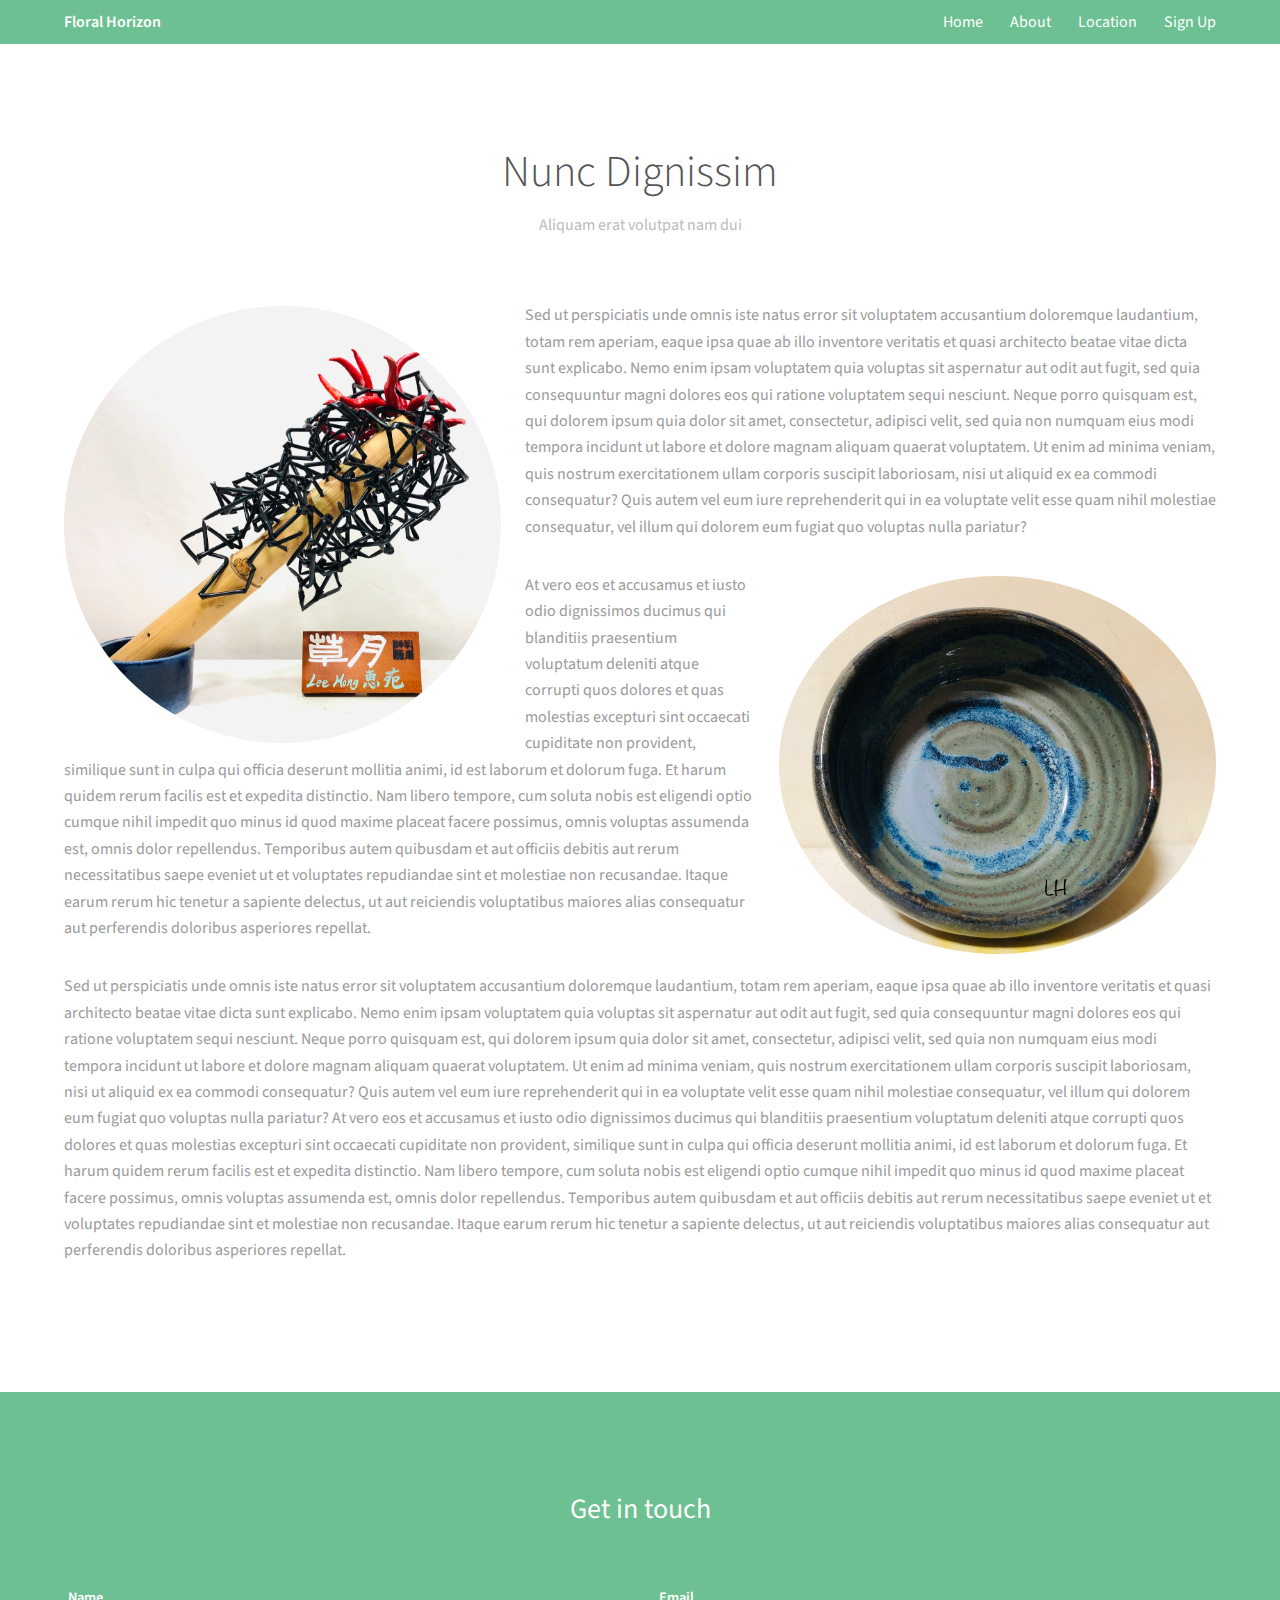
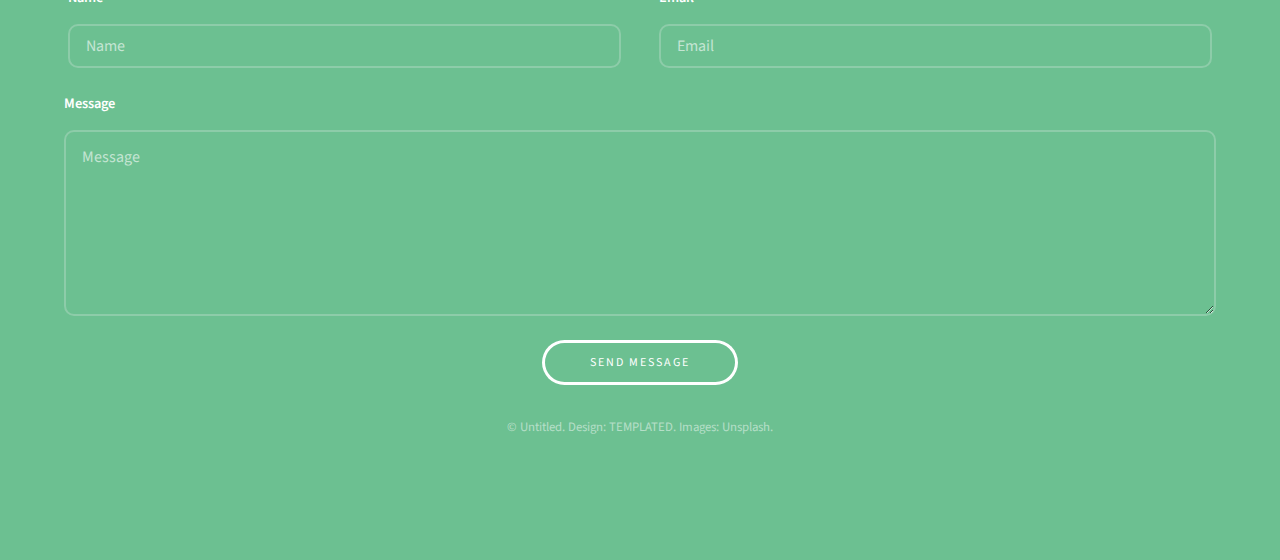
==== about.html @ f6aa94f9 "editing about" ====
<!DOCTYPE HTML>
<html>
	<head>
		<title>Floral Horizon</title>
		<meta charset="utf-8" />
		<meta name="viewport" content="width=device-width, initial-scale=1" />
		<link rel="stylesheet" href="assets/css/main.css" />
	</head>
	<body class="subpage">

		<!-- Header -->
			<header id="header">
				<div class="inner">
					<a href="index.html" class="logo"><strong>Floral Horizon</strong></a>
					<nav id="nav">
						<a href="index.html">Home</a>
                        <a href="about.html">About</a>
                        <a href="https://g.page/floral-horizon?share">Location</a>
						<a href="https://calendly.com/floralhorizon">Sign Up</a>
					</nav>
					<a href="#navPanel" class="navPanelToggle"><span class="fa fa-bars"></span></a>
				</div>
			</header>

		<!-- Three -->
			<section id="three" class="wrapper">
				<div class="inner">
					<header class="align-center">
						<h2>Nunc Dignissim</h2>
						<p>Aliquam erat volutpat nam dui </p>
					</header>
					<div class="image round left">
						<img src="images/pic01.jpg" alt="Pic 01" />
					</div>
					<p>Sed ut perspiciatis unde omnis iste natus error sit voluptatem accusantium doloremque laudantium, totam rem aperiam, eaque ipsa quae ab illo inventore veritatis et quasi architecto beatae vitae dicta sunt explicabo. Nemo enim ipsam voluptatem quia voluptas sit aspernatur aut odit aut fugit, sed quia consequuntur magni dolores eos qui ratione voluptatem sequi nesciunt. Neque porro quisquam est, qui dolorem ipsum quia dolor sit amet, consectetur, adipisci velit, sed quia non numquam eius modi tempora incidunt ut labore et dolore magnam aliquam quaerat voluptatem. Ut enim ad minima veniam, quis nostrum exercitationem ullam corporis suscipit laboriosam, nisi ut aliquid ex ea commodi consequatur? Quis autem vel eum iure reprehenderit qui in ea voluptate velit esse quam nihil molestiae consequatur, vel illum qui dolorem eum fugiat quo voluptas nulla pariatur?</p>

					<div class="image round right">
						<img src="images/pic02.jpg" alt="Pic 02" />
					</div>
					<p>At vero eos et accusamus et iusto odio dignissimos ducimus qui blanditiis praesentium voluptatum deleniti atque corrupti quos dolores et quas molestias excepturi sint occaecati cupiditate non provident, similique sunt in culpa qui officia deserunt mollitia animi, id est laborum et dolorum fuga. Et harum quidem rerum facilis est et expedita distinctio. Nam libero tempore, cum soluta nobis est eligendi optio cumque nihil impedit quo minus id quod maxime placeat facere possimus, omnis voluptas assumenda est, omnis dolor repellendus. Temporibus autem quibusdam et aut officiis debitis aut rerum necessitatibus saepe eveniet ut et voluptates repudiandae sint et molestiae non recusandae. Itaque earum rerum hic tenetur a sapiente delectus, ut aut reiciendis voluptatibus maiores alias consequatur aut perferendis doloribus asperiores repellat.</p>

					<p>Sed ut perspiciatis unde omnis iste natus error sit voluptatem accusantium doloremque laudantium, totam rem aperiam, eaque ipsa quae ab illo inventore veritatis et quasi architecto beatae vitae dicta sunt explicabo. Nemo enim ipsam voluptatem quia voluptas sit aspernatur aut odit aut fugit, sed quia consequuntur magni dolores eos qui ratione voluptatem sequi nesciunt. Neque porro quisquam est, qui dolorem ipsum quia dolor sit amet, consectetur, adipisci velit, sed quia non numquam eius modi tempora incidunt ut labore et dolore magnam aliquam quaerat voluptatem. Ut enim ad minima veniam, quis nostrum exercitationem ullam corporis suscipit laboriosam, nisi ut aliquid ex ea commodi consequatur? Quis autem vel eum iure reprehenderit qui in ea voluptate velit esse quam nihil molestiae consequatur, vel illum qui dolorem eum fugiat quo voluptas nulla pariatur? At vero eos et accusamus et iusto odio dignissimos ducimus qui blanditiis praesentium voluptatum deleniti atque corrupti quos dolores et quas molestias excepturi sint occaecati cupiditate non provident, similique sunt in culpa qui officia deserunt mollitia animi, id est laborum et dolorum fuga. Et harum quidem rerum facilis est et expedita distinctio. Nam libero tempore, cum soluta nobis est eligendi optio cumque nihil impedit quo minus id quod maxime placeat facere possimus, omnis voluptas assumenda est, omnis dolor repellendus. Temporibus autem quibusdam et aut officiis debitis aut rerum necessitatibus saepe eveniet ut et voluptates repudiandae sint et molestiae non recusandae. Itaque earum rerum hic tenetur a sapiente delectus, ut aut reiciendis voluptatibus maiores alias consequatur aut perferendis doloribus asperiores repellat.</p>

				</div>
			</section>

		<!-- Footer -->
			<footer id="footer">
				<div class="inner">

					<h3>Get in touch</h3>

					<form action="#" method="post">

						<div class="field half first">
							<label for="name">Name</label>
							<input name="name" id="name" type="text" placeholder="Name">
						</div>
						<div class="field half">
							<label for="email">Email</label>
							<input name="email" id="email" type="email" placeholder="Email">
						</div>
						<div class="field">
							<label for="message">Message</label>
							<textarea name="message" id="message" rows="6" placeholder="Message"></textarea>
						</div>
						<ul class="actions">
							<li><input value="Send Message" class="button alt" type="submit"></li>
						</ul>
					</form>

					<div class="copyright">
						&copy; Untitled. Design: <a href="https://templated.co">TEMPLATED</a>. Images: <a href="https://unsplash.com">Unsplash</a>.
					</div>

				</div>
			</footer>

		<!-- Scripts -->
			<script src="assets/js/jquery.min.js"></script>
			<script src="assets/js/skel.min.js"></script>
			<script src="assets/js/util.js"></script>
			<script src="assets/js/main.js"></script>

	</body>
</html>
---- assets/css/main.css ----
@charset "UTF-8";
@import url(font-awesome.min.css);
@import "https://fonts.googleapis.com/css?family=Source+Sans+Pro:300,400,600";

/*
	Projection by TEMPLATED
	templated.co @templatedco
	Released for free under the Creative Commons Attribution 3.0 license (templated.co/license)
*/

/* Reset */

html,
body,
div,
span,
applet,
object,
iframe,
h1,
h2,
h3,
h4,
h5,
h6,
p,
blockquote,
pre,
a,
abbr,
acronym,
address,
big,
cite,
code,
del,
dfn,
em,
img,
ins,
kbd,
q,
s,
samp,
small,
strike,
strong,
sub,
sup,
tt,
var,
b,
u,
i,
center,
dl,
dt,
dd,
ol,
ul,
li,
fieldset,
form,
label,
legend,
table,
caption,
tbody,
tfoot,
thead,
tr,
th,
td,
article,
aside,
canvas,
details,
embed,
figure,
figcaption,
footer,
header,
hgroup,
menu,
nav,
output,
ruby,
section,
summary,
time,
mark,
audio,
video {
  margin: 0;
  padding: 0;
  border: 0;
  font-size: 100%;
  font: inherit;
  vertical-align: baseline;
}

article,
aside,
details,
figcaption,
figure,
footer,
header,
hgroup,
menu,
nav,
section {
  display: block;
}

body {
  line-height: 1;
}

ol,
ul {
  list-style: none;
}

blockquote,
q {
  quotes: none;
}

blockquote:before,
blockquote:after,
q:before,
q:after {
  content: "";
  content: none;
}

table {
  border-collapse: collapse;
  border-spacing: 0;
}

body {
  -webkit-text-size-adjust: none;
}

/* Box Model */

*,
*:before,
*:after {
  -moz-box-sizing: border-box;
  -webkit-box-sizing: border-box;
  box-sizing: border-box;
}

/* Containers */

.container {
  margin-left: auto;
  margin-right: auto;
}

.container.\31 25\25 {
  width: 100%;
  max-width: 100em;
  min-width: 80em;
}

.container.\37 5\25 {
  width: 60em;
}

.container.\35 0\25 {
  width: 40em;
}

.container.\32 5\25 {
  width: 20em;
}

.container {
  width: 80em;
}

@media screen and (max-width: 1680px) {
  .container.\31 25\25 {
    width: 100%;
    max-width: 100em;
    min-width: 80em;
  }

  .container.\37 5\25 {
    width: 60em;
  }

  .container.\35 0\25 {
    width: 40em;
  }

  .container.\32 5\25 {
    width: 20em;
  }

  .container {
    width: 80em;
  }
}

@media screen and (max-width: 1280px) {
  .container.\31 25\25 {
    width: 100%;
    max-width: 81.25em;
    min-width: 65em;
  }

  .container.\37 5\25 {
    width: 48.75em;
  }

  .container.\35 0\25 {
    width: 32.5em;
  }

  .container.\32 5\25 {
    width: 16.25em;
  }

  .container {
    width: 65em;
  }
}

@media screen and (max-width: 980px) {
  .container.\31 25\25 {
    width: 100%;
    max-width: 112.5%;
    min-width: 90%;
  }

  .container.\37 5\25 {
    width: 67.5%;
  }

  .container.\35 0\25 {
    width: 45%;
  }

  .container.\32 5\25 {
    width: 22.5%;
  }

  .container {
    width: 90%;
  }
}

@media screen and (max-width: 736px) {
  .container.\31 25\25 {
    width: 100%;
    max-width: 112.5%;
    min-width: 90%;
  }

  .container.\37 5\25 {
    width: 67.5%;
  }

  .container.\35 0\25 {
    width: 45%;
  }

  .container.\32 5\25 {
    width: 22.5%;
  }

  .container {
    width: 90% !important;
  }
}

@media screen and (max-width: 480px) {
  .container.\31 25\25 {
    width: 100%;
    max-width: 112.5%;
    min-width: 90%;
  }

  .container.\37 5\25 {
    width: 67.5%;
  }

  .container.\35 0\25 {
    width: 45%;
  }

  .container.\32 5\25 {
    width: 22.5%;
  }

  .container {
    width: 90% !important;
  }
}

/* Grid */

.row {
  border-bottom: solid 1px transparent;
  -moz-box-sizing: border-box;
  -webkit-box-sizing: border-box;
  box-sizing: border-box;
}

.row > * {
  float: left;
  -moz-box-sizing: border-box;
  -webkit-box-sizing: border-box;
  box-sizing: border-box;
}

.row:after,
.row:before {
  content: "";
  display: block;
  clear: both;
  height: 0;
}

.row.uniform > * > :first-child {
  margin-top: 0;
}

.row.uniform > * > :last-child {
  margin-bottom: 0;
}

.row.\30 \25 > * {
  padding: 0 0 0 0em;
}

.row.\30 \25 {
  margin: 0 0 -1px 0em;
}

.row.uniform.\30 \25 > * {
  padding: 0em 0 0 0em;
}

.row.uniform.\30 \25 {
  margin: 0em 0 -1px 0em;
}

.row > * {
  padding: 0 0 0 2em;
}

.row {
  margin: 0 0 -1px -2em;
}

.row.uniform > * {
  padding: 2em 0 0 2em;
}

.row.uniform {
  margin: -2em 0 -1px -2em;
}

.row.\32 00\25 > * {
  padding: 0 0 0 4em;
}

.row.\32 00\25 {
  margin: 0 0 -1px -4em;
}

.row.uniform.\32 00\25 > * {
  padding: 4em 0 0 4em;
}

.row.uniform.\32 00\25 {
  margin: -4em 0 -1px -4em;
}

.row.\31 50\25 > * {
  padding: 0 0 0 3em;
}

.row.\31 50\25 {
  margin: 0 0 -1px -3em;
}

.row.uniform.\31 50\25 > * {
  padding: 3em 0 0 3em;
}

.row.uniform.\31 50\25 {
  margin: -3em 0 -1px -3em;
}

.row.\35 0\25 > * {
  padding: 0 0 0 1em;
}

.row.\35 0\25 {
  margin: 0 0 -1px -1em;
}

.row.uniform.\35 0\25 > * {
  padding: 1em 0 0 1em;
}

.row.uniform.\35 0\25 {
  margin: -1em 0 -1px -1em;
}

.row.\32 5\25 > * {
  padding: 0 0 0 0.5em;
}

.row.\32 5\25 {
  margin: 0 0 -1px -0.5em;
}

.row.uniform.\32 5\25 > * {
  padding: 0.5em 0 0 0.5em;
}

.row.uniform.\32 5\25 {
  margin: -0.5em 0 -1px -0.5em;
}

.\31 2u,
.\31 2u\24 {
  width: 100%;
  clear: none;
  margin-left: 0;
}

.\31 1u,
.\31 1u\24 {
  width: 91.6666666667%;
  clear: none;
  margin-left: 0;
}

.\31 0u,
.\31 0u\24 {
  width: 83.3333333333%;
  clear: none;
  margin-left: 0;
}

.\39 u,
.\39 u\24 {
  width: 75%;
  clear: none;
  margin-left: 0;
}

.\38 u,
.\38 u\24 {
  width: 66.6666666667%;
  clear: none;
  margin-left: 0;
}

.\37 u,
.\37 u\24 {
  width: 58.3333333333%;
  clear: none;
  margin-left: 0;
}

.\36 u,
.\36 u\24 {
  width: 50%;
  clear: none;
  margin-left: 0;
}

.\35 u,
.\35 u\24 {
  width: 41.6666666667%;
  clear: none;
  margin-left: 0;
}

.\34 u,
.\34 u\24 {
  width: 33.3333333333%;
  clear: none;
  margin-left: 0;
}

.\33 u,
.\33 u\24 {
  width: 25%;
  clear: none;
  margin-left: 0;
}

.\32 u,
.\32 u\24 {
  width: 16.6666666667%;
  clear: none;
  margin-left: 0;
}

.\31 u,
.\31 u\24 {
  width: 8.3333333333%;
  clear: none;
  margin-left: 0;
}

.\31 2u\24 + *,
.\31 1u\24 + *,
.\31 0u\24 + *,
.\39 u\24 + *,
.\38 u\24 + *,
.\37 u\24 + *,
.\36 u\24 + *,
.\35 u\24 + *,
.\34 u\24 + *,
.\33 u\24 + *,
.\32 u\24 + *,
.\31 u\24 + * {
  clear: left;
}

.\-11u {
  margin-left: 91.66667%;
}

.\-10u {
  margin-left: 83.33333%;
}

.\-9u {
  margin-left: 75%;
}

.\-8u {
  margin-left: 66.66667%;
}

.\-7u {
  margin-left: 58.33333%;
}

.\-6u {
  margin-left: 50%;
}

.\-5u {
  margin-left: 41.66667%;
}

.\-4u {
  margin-left: 33.33333%;
}

.\-3u {
  margin-left: 25%;
}

.\-2u {
  margin-left: 16.66667%;
}

.\-1u {
  margin-left: 8.33333%;
}

@media screen and (max-width: 1680px) {
  .row > * {
    padding: 0 0 0 2em;
  }

  .row {
    margin: 0 0 -1px -2em;
  }

  .row.uniform > * {
    padding: 2em 0 0 2em;
  }

  .row.uniform {
    margin: -2em 0 -1px -2em;
  }

  .row.\32 00\25 > * {
    padding: 0 0 0 4em;
  }

  .row.\32 00\25 {
    margin: 0 0 -1px -4em;
  }

  .row.uniform.\32 00\25 > * {
    padding: 4em 0 0 4em;
  }

  .row.uniform.\32 00\25 {
    margin: -4em 0 -1px -4em;
  }

  .row.\31 50\25 > * {
    padding: 0 0 0 3em;
  }

  .row.\31 50\25 {
    margin: 0 0 -1px -3em;
  }

  .row.uniform.\31 50\25 > * {
    padding: 3em 0 0 3em;
  }

  .row.uniform.\31 50\25 {
    margin: -3em 0 -1px -3em;
  }

  .row.\35 0\25 > * {
    padding: 0 0 0 1em;
  }

  .row.\35 0\25 {
    margin: 0 0 -1px -1em;
  }

  .row.uniform.\35 0\25 > * {
    padding: 1em 0 0 1em;
  }

  .row.uniform.\35 0\25 {
    margin: -1em 0 -1px -1em;
  }

  .row.\32 5\25 > * {
    padding: 0 0 0 0.5em;
  }

  .row.\32 5\25 {
    margin: 0 0 -1px -0.5em;
  }

  .row.uniform.\32 5\25 > * {
    padding: 0.5em 0 0 0.5em;
  }

  .row.uniform.\32 5\25 {
    margin: -0.5em 0 -1px -0.5em;
  }

  .\31 2u\28xlarge\29,
  .\31 2u\24\28xlarge\29 {
    width: 100%;
    clear: none;
    margin-left: 0;
  }

  .\31 1u\28xlarge\29,
  .\31 1u\24\28xlarge\29 {
    width: 91.6666666667%;
    clear: none;
    margin-left: 0;
  }

  .\31 0u\28xlarge\29,
  .\31 0u\24\28xlarge\29 {
    width: 83.3333333333%;
    clear: none;
    margin-left: 0;
  }

  .\39 u\28xlarge\29,
  .\39 u\24\28xlarge\29 {
    width: 75%;
    clear: none;
    margin-left: 0;
  }

  .\38 u\28xlarge\29,
  .\38 u\24\28xlarge\29 {
    width: 66.6666666667%;
    clear: none;
    margin-left: 0;
  }

  .\37 u\28xlarge\29,
  .\37 u\24\28xlarge\29 {
    width: 58.3333333333%;
    clear: none;
    margin-left: 0;
  }

  .\36 u\28xlarge\29,
  .\36 u\24\28xlarge\29 {
    width: 50%;
    clear: none;
    margin-left: 0;
  }

  .\35 u\28xlarge\29,
  .\35 u\24\28xlarge\29 {
    width: 41.6666666667%;
    clear: none;
    margin-left: 0;
  }

  .\34 u\28xlarge\29,
  .\34 u\24\28xlarge\29 {
    width: 33.3333333333%;
    clear: none;
    margin-left: 0;
  }

  .\33 u\28xlarge\29,
  .\33 u\24\28xlarge\29 {
    width: 25%;
    clear: none;
    margin-left: 0;
  }

  .\32 u\28xlarge\29,
  .\32 u\24\28xlarge\29 {
    width: 16.6666666667%;
    clear: none;
    margin-left: 0;
  }

  .\31 u\28xlarge\29,
  .\31 u\24\28xlarge\29 {
    width: 8.3333333333%;
    clear: none;
    margin-left: 0;
  }

  .\31 2u\24\28xlarge\29 + *,
  .\31 1u\24\28xlarge\29 + *,
  .\31 0u\24\28xlarge\29 + *,
  .\39 u\24\28xlarge\29 + *,
  .\38 u\24\28xlarge\29 + *,
  .\37 u\24\28xlarge\29 + *,
  .\36 u\24\28xlarge\29 + *,
  .\35 u\24\28xlarge\29 + *,
  .\34 u\24\28xlarge\29 + *,
  .\33 u\24\28xlarge\29 + *,
  .\32 u\24\28xlarge\29 + *,
  .\31 u\24\28xlarge\29 + * {
    clear: left;
  }

  .\-11u\28xlarge\29 {
    margin-left: 91.66667%;
  }

  .\-10u\28xlarge\29 {
    margin-left: 83.33333%;
  }

  .\-9u\28xlarge\29 {
    margin-left: 75%;
  }

  .\-8u\28xlarge\29 {
    margin-left: 66.66667%;
  }

  .\-7u\28xlarge\29 {
    margin-left: 58.33333%;
  }

  .\-6u\28xlarge\29 {
    margin-left: 50%;
  }

  .\-5u\28xlarge\29 {
    margin-left: 41.66667%;
  }

  .\-4u\28xlarge\29 {
    margin-left: 33.33333%;
  }

  .\-3u\28xlarge\29 {
    margin-left: 25%;
  }

  .\-2u\28xlarge\29 {
    margin-left: 16.66667%;
  }

  .\-1u\28xlarge\29 {
    margin-left: 8.33333%;
  }
}

@media screen and (max-width: 1280px) {
  .row > * {
    padding: 0 0 0 1.5em;
  }

  .row {
    margin: 0 0 -1px -1.5em;
  }

  .row.uniform > * {
    padding: 1.5em 0 0 1.5em;
  }

  .row.uniform {
    margin: -1.5em 0 -1px -1.5em;
  }

  .row.\32 00\25 > * {
    padding: 0 0 0 3em;
  }

  .row.\32 00\25 {
    margin: 0 0 -1px -3em;
  }

  .row.uniform.\32 00\25 > * {
    padding: 3em 0 0 3em;
  }

  .row.uniform.\32 00\25 {
    margin: -3em 0 -1px -3em;
  }

  .row.\31 50\25 > * {
    padding: 0 0 0 2.25em;
  }

  .row.\31 50\25 {
    margin: 0 0 -1px -2.25em;
  }

  .row.uniform.\31 50\25 > * {
    padding: 2.25em 0 0 2.25em;
  }

  .row.uniform.\31 50\25 {
    margin: -2.25em 0 -1px -2.25em;
  }

  .row.\35 0\25 > * {
    padding: 0 0 0 0.75em;
  }

  .row.\35 0\25 {
    margin: 0 0 -1px -0.75em;
  }

  .row.uniform.\35 0\25 > * {
    padding: 0.75em 0 0 0.75em;
  }

  .row.uniform.\35 0\25 {
    margin: -0.75em 0 -1px -0.75em;
  }

  .row.\32 5\25 > * {
    padding: 0 0 0 0.375em;
  }

  .row.\32 5\25 {
    margin: 0 0 -1px -0.375em;
  }

  .row.uniform.\32 5\25 > * {
    padding: 0.375em 0 0 0.375em;
  }

  .row.uniform.\32 5\25 {
    margin: -0.375em 0 -1px -0.375em;
  }

  .\31 2u\28large\29,
  .\31 2u\24\28large\29 {
    width: 100%;
    clear: none;
    margin-left: 0;
  }

  .\31 1u\28large\29,
  .\31 1u\24\28large\29 {
    width: 91.6666666667%;
    clear: none;
    margin-left: 0;
  }

  .\31 0u\28large\29,
  .\31 0u\24\28large\29 {
    width: 83.3333333333%;
    clear: none;
    margin-left: 0;
  }

  .\39 u\28large\29,
  .\39 u\24\28large\29 {
    width: 75%;
    clear: none;
    margin-left: 0;
  }

  .\38 u\28large\29,
  .\38 u\24\28large\29 {
    width: 66.6666666667%;
    clear: none;
    margin-left: 0;
  }

  .\37 u\28large\29,
  .\37 u\24\28large\29 {
    width: 58.3333333333%;
    clear: none;
    margin-left: 0;
  }

  .\36 u\28large\29,
  .\36 u\24\28large\29 {
    width: 50%;
    clear: none;
    margin-left: 0;
  }

  .\35 u\28large\29,
  .\35 u\24\28large\29 {
    width: 41.6666666667%;
    clear: none;
    margin-left: 0;
  }

  .\34 u\28large\29,
  .\34 u\24\28large\29 {
    width: 33.3333333333%;
    clear: none;
    margin-left: 0;
  }

  .\33 u\28large\29,
  .\33 u\24\28large\29 {
    width: 25%;
    clear: none;
    margin-left: 0;
  }

  .\32 u\28large\29,
  .\32 u\24\28large\29 {
    width: 16.6666666667%;
    clear: none;
    margin-left: 0;
  }

  .\31 u\28large\29,
  .\31 u\24\28large\29 {
    width: 8.3333333333%;
    clear: none;
    margin-left: 0;
  }

  .\31 2u\24\28large\29 + *,
  .\31 1u\24\28large\29 + *,
  .\31 0u\24\28large\29 + *,
  .\39 u\24\28large\29 + *,
  .\38 u\24\28large\29 + *,
  .\37 u\24\28large\29 + *,
  .\36 u\24\28large\29 + *,
  .\35 u\24\28large\29 + *,
  .\34 u\24\28large\29 + *,
  .\33 u\24\28large\29 + *,
  .\32 u\24\28large\29 + *,
  .\31 u\24\28large\29 + * {
    clear: left;
  }

  .\-11u\28large\29 {
    margin-left: 91.66667%;
  }

  .\-10u\28large\29 {
    margin-left: 83.33333%;
  }

  .\-9u\28large\29 {
    margin-left: 75%;
  }

  .\-8u\28large\29 {
    margin-left: 66.66667%;
  }

  .\-7u\28large\29 {
    margin-left: 58.33333%;
  }

  .\-6u\28large\29 {
    margin-left: 50%;
  }

  .\-5u\28large\29 {
    margin-left: 41.66667%;
  }

  .\-4u\28large\29 {
    margin-left: 33.33333%;
  }

  .\-3u\28large\29 {
    margin-left: 25%;
  }

  .\-2u\28large\29 {
    margin-left: 16.66667%;
  }

  .\-1u\28large\29 {
    margin-left: 8.33333%;
  }
}

@media screen and (max-width: 980px) {
  .row > * {
    padding: 0 0 0 1.5em;
  }

  .row {
    margin: 0 0 -1px -1.5em;
  }

  .row.uniform > * {
    padding: 1.5em 0 0 1.5em;
  }

  .row.uniform {
    margin: -1.5em 0 -1px -1.5em;
  }

  .row.\32 00\25 > * {
    padding: 0 0 0 3em;
  }

  .row.\32 00\25 {
    margin: 0 0 -1px -3em;
  }

  .row.uniform.\32 00\25 > * {
    padding: 3em 0 0 3em;
  }

  .row.uniform.\32 00\25 {
    margin: -3em 0 -1px -3em;
  }

  .row.\31 50\25 > * {
    padding: 0 0 0 2.25em;
  }

  .row.\31 50\25 {
    margin: 0 0 -1px -2.25em;
  }

  .row.uniform.\31 50\25 > * {
    padding: 2.25em 0 0 2.25em;
  }

  .row.uniform.\31 50\25 {
    margin: -2.25em 0 -1px -2.25em;
  }

  .row.\35 0\25 > * {
    padding: 0 0 0 0.75em;
  }

  .row.\35 0\25 {
    margin: 0 0 -1px -0.75em;
  }

  .row.uniform.\35 0\25 > * {
    padding: 0.75em 0 0 0.75em;
  }

  .row.uniform.\35 0\25 {
    margin: -0.75em 0 -1px -0.75em;
  }

  .row.\32 5\25 > * {
    padding: 0 0 0 0.375em;
  }

  .row.\32 5\25 {
    margin: 0 0 -1px -0.375em;
  }

  .row.uniform.\32 5\25 > * {
    padding: 0.375em 0 0 0.375em;
  }

  .row.uniform.\32 5\25 {
    margin: -0.375em 0 -1px -0.375em;
  }

  .\31 2u\28medium\29,
  .\31 2u\24\28medium\29 {
    width: 100%;
    clear: none;
    margin-left: 0;
  }

  .\31 1u\28medium\29,
  .\31 1u\24\28medium\29 {
    width: 91.6666666667%;
    clear: none;
    margin-left: 0;
  }

  .\31 0u\28medium\29,
  .\31 0u\24\28medium\29 {
    width: 83.3333333333%;
    clear: none;
    margin-left: 0;
  }

  .\39 u\28medium\29,
  .\39 u\24\28medium\29 {
    width: 75%;
    clear: none;
    margin-left: 0;
  }

  .\38 u\28medium\29,
  .\38 u\24\28medium\29 {
    width: 66.6666666667%;
    clear: none;
    margin-left: 0;
  }

  .\37 u\28medium\29,
  .\37 u\24\28medium\29 {
    width: 58.3333333333%;
    clear: none;
    margin-left: 0;
  }

  .\36 u\28medium\29,
  .\36 u\24\28medium\29 {
    width: 50%;
    clear: none;
    margin-left: 0;
  }

  .\35 u\28medium\29,
  .\35 u\24\28medium\29 {
    width: 41.6666666667%;
    clear: none;
    margin-left: 0;
  }

  .\34 u\28medium\29,
  .\34 u\24\28medium\29 {
    width: 33.3333333333%;
    clear: none;
    margin-left: 0;
  }

  .\33 u\28medium\29,
  .\33 u\24\28medium\29 {
    width: 25%;
    clear: none;
    margin-left: 0;
  }

  .\32 u\28medium\29,
  .\32 u\24\28medium\29 {
    width: 16.6666666667%;
    clear: none;
    margin-left: 0;
  }

  .\31 u\28medium\29,
  .\31 u\24\28medium\29 {
    width: 8.3333333333%;
    clear: none;
    margin-left: 0;
  }

  .\31 2u\24\28medium\29 + *,
  .\31 1u\24\28medium\29 + *,
  .\31 0u\24\28medium\29 + *,
  .\39 u\24\28medium\29 + *,
  .\38 u\24\28medium\29 + *,
  .\37 u\24\28medium\29 + *,
  .\36 u\24\28medium\29 + *,
  .\35 u\24\28medium\29 + *,
  .\34 u\24\28medium\29 + *,
  .\33 u\24\28medium\29 + *,
  .\32 u\24\28medium\29 + *,
  .\31 u\24\28medium\29 + * {
    clear: left;
  }

  .\-11u\28medium\29 {
    margin-left: 91.66667%;
  }

  .\-10u\28medium\29 {
    margin-left: 83.33333%;
  }

  .\-9u\28medium\29 {
    margin-left: 75%;
  }

  .\-8u\28medium\29 {
    margin-left: 66.66667%;
  }

  .\-7u\28medium\29 {
    margin-left: 58.33333%;
  }

  .\-6u\28medium\29 {
    margin-left: 50%;
  }

  .\-5u\28medium\29 {
    margin-left: 41.66667%;
  }

  .\-4u\28medium\29 {
    margin-left: 33.33333%;
  }

  .\-3u\28medium\29 {
    margin-left: 25%;
  }

  .\-2u\28medium\29 {
    margin-left: 16.66667%;
  }

  .\-1u\28medium\29 {
    margin-left: 8.33333%;
  }
}

@media screen and (max-width: 736px) {
  .row > * {
    padding: 0 0 0 1.25em;
  }

  .row {
    margin: 0 0 -1px -1.25em;
  }

  .row.uniform > * {
    padding: 1.25em 0 0 1.25em;
  }

  .row.uniform {
    margin: -1.25em 0 -1px -1.25em;
  }

  .row.\32 00\25 > * {
    padding: 0 0 0 2.5em;
  }

  .row.\32 00\25 {
    margin: 0 0 -1px -2.5em;
  }

  .row.uniform.\32 00\25 > * {
    padding: 2.5em 0 0 2.5em;
  }

  .row.uniform.\32 00\25 {
    margin: -2.5em 0 -1px -2.5em;
  }

  .row.\31 50\25 > * {
    padding: 0 0 0 1.875em;
  }

  .row.\31 50\25 {
    margin: 0 0 -1px -1.875em;
  }

  .row.uniform.\31 50\25 > * {
    padding: 1.875em 0 0 1.875em;
  }

  .row.uniform.\31 50\25 {
    margin: -1.875em 0 -1px -1.875em;
  }

  .row.\35 0\25 > * {
    padding: 0 0 0 0.625em;
  }

  .row.\35 0\25 {
    margin: 0 0 -1px -0.625em;
  }

  .row.uniform.\35 0\25 > * {
    padding: 0.625em 0 0 0.625em;
  }

  .row.uniform.\35 0\25 {
    margin: -0.625em 0 -1px -0.625em;
  }

  .row.\32 5\25 > * {
    padding: 0 0 0 0.3125em;
  }

  .row.\32 5\25 {
    margin: 0 0 -1px -0.3125em;
  }

  .row.uniform.\32 5\25 > * {
    padding: 0.3125em 0 0 0.3125em;
  }

  .row.uniform.\32 5\25 {
    margin: -0.3125em 0 -1px -0.3125em;
  }

  .\31 2u\28small\29,
  .\31 2u\24\28small\29 {
    width: 100%;
    clear: none;
    margin-left: 0;
  }

  .\31 1u\28small\29,
  .\31 1u\24\28small\29 {
    width: 91.6666666667%;
    clear: none;
    margin-left: 0;
  }

  .\31 0u\28small\29,
  .\31 0u\24\28small\29 {
    width: 83.3333333333%;
    clear: none;
    margin-left: 0;
  }

  .\39 u\28small\29,
  .\39 u\24\28small\29 {
    width: 75%;
    clear: none;
    margin-left: 0;
  }

  .\38 u\28small\29,
  .\38 u\24\28small\29 {
    width: 66.6666666667%;
    clear: none;
    margin-left: 0;
  }

  .\37 u\28small\29,
  .\37 u\24\28small\29 {
    width: 58.3333333333%;
    clear: none;
    margin-left: 0;
  }

  .\36 u\28small\29,
  .\36 u\24\28small\29 {
    width: 50%;
    clear: none;
    margin-left: 0;
  }

  .\35 u\28small\29,
  .\35 u\24\28small\29 {
    width: 41.6666666667%;
    clear: none;
    margin-left: 0;
  }

  .\34 u\28small\29,
  .\34 u\24\28small\29 {
    width: 33.3333333333%;
    clear: none;
    margin-left: 0;
  }

  .\33 u\28small\29,
  .\33 u\24\28small\29 {
    width: 25%;
    clear: none;
    margin-left: 0;
  }

  .\32 u\28small\29,
  .\32 u\24\28small\29 {
    width: 16.6666666667%;
    clear: none;
    margin-left: 0;
  }

  .\31 u\28small\29,
  .\31 u\24\28small\29 {
    width: 8.3333333333%;
    clear: none;
    margin-left: 0;
  }

  .\31 2u\24\28small\29 + *,
  .\31 1u\24\28small\29 + *,
  .\31 0u\24\28small\29 + *,
  .\39 u\24\28small\29 + *,
  .\38 u\24\28small\29 + *,
  .\37 u\24\28small\29 + *,
  .\36 u\24\28small\29 + *,
  .\35 u\24\28small\29 + *,
  .\34 u\24\28small\29 + *,
  .\33 u\24\28small\29 + *,
  .\32 u\24\28small\29 + *,
  .\31 u\24\28small\29 + * {
    clear: left;
  }

  .\-11u\28small\29 {
    margin-left: 91.66667%;
  }

  .\-10u\28small\29 {
    margin-left: 83.33333%;
  }

  .\-9u\28small\29 {
    margin-left: 75%;
  }

  .\-8u\28small\29 {
    margin-left: 66.66667%;
  }

  .\-7u\28small\29 {
    margin-left: 58.33333%;
  }

  .\-6u\28small\29 {
    margin-left: 50%;
  }

  .\-5u\28small\29 {
    margin-left: 41.66667%;
  }

  .\-4u\28small\29 {
    margin-left: 33.33333%;
  }

  .\-3u\28small\29 {
    margin-left: 25%;
  }

  .\-2u\28small\29 {
    margin-left: 16.66667%;
  }

  .\-1u\28small\29 {
    margin-left: 8.33333%;
  }
}

@media screen and (max-width: 480px) {
  .row > * {
    padding: 0 0 0 1.25em;
  }

  .row {
    margin: 0 0 -1px -1.25em;
  }

  .row.uniform > * {
    padding: 1.25em 0 0 1.25em;
  }

  .row.uniform {
    margin: -1.25em 0 -1px -1.25em;
  }

  .row.\32 00\25 > * {
    padding: 0 0 0 2.5em;
  }

  .row.\32 00\25 {
    margin: 0 0 -1px -2.5em;
  }

  .row.uniform.\32 00\25 > * {
    padding: 2.5em 0 0 2.5em;
  }

  .row.uniform.\32 00\25 {
    margin: -2.5em 0 -1px -2.5em;
  }

  .row.\31 50\25 > * {
    padding: 0 0 0 1.875em;
  }

  .row.\31 50\25 {
    margin: 0 0 -1px -1.875em;
  }

  .row.uniform.\31 50\25 > * {
    padding: 1.875em 0 0 1.875em;
  }

  .row.uniform.\31 50\25 {
    margin: -1.875em 0 -1px -1.875em;
  }

  .row.\35 0\25 > * {
    padding: 0 0 0 0.625em;
  }

  .row.\35 0\25 {
    margin: 0 0 -1px -0.625em;
  }

  .row.uniform.\35 0\25 > * {
    padding: 0.625em 0 0 0.625em;
  }

  .row.uniform.\35 0\25 {
    margin: -0.625em 0 -1px -0.625em;
  }

  .row.\32 5\25 > * {
    padding: 0 0 0 0.3125em;
  }

  .row.\32 5\25 {
    margin: 0 0 -1px -0.3125em;
  }

  .row.uniform.\32 5\25 > * {
    padding: 0.3125em 0 0 0.3125em;
  }

  .row.uniform.\32 5\25 {
    margin: -0.3125em 0 -1px -0.3125em;
  }

  .\31 2u\28xsmall\29,
  .\31 2u\24\28xsmall\29 {
    width: 100%;
    clear: none;
    margin-left: 0;
  }

  .\31 1u\28xsmall\29,
  .\31 1u\24\28xsmall\29 {
    width: 91.6666666667%;
    clear: none;
    margin-left: 0;
  }

  .\31 0u\28xsmall\29,
  .\31 0u\24\28xsmall\29 {
    width: 83.3333333333%;
    clear: none;
    margin-left: 0;
  }

  .\39 u\28xsmall\29,
  .\39 u\24\28xsmall\29 {
    width: 75%;
    clear: none;
    margin-left: 0;
  }

  .\38 u\28xsmall\29,
  .\38 u\24\28xsmall\29 {
    width: 66.6666666667%;
    clear: none;
    margin-left: 0;
  }

  .\37 u\28xsmall\29,
  .\37 u\24\28xsmall\29 {
    width: 58.3333333333%;
    clear: none;
    margin-left: 0;
  }

  .\36 u\28xsmall\29,
  .\36 u\24\28xsmall\29 {
    width: 50%;
    clear: none;
    margin-left: 0;
  }

  .\35 u\28xsmall\29,
  .\35 u\24\28xsmall\29 {
    width: 41.6666666667%;
    clear: none;
    margin-left: 0;
  }

  .\34 u\28xsmall\29,
  .\34 u\24\28xsmall\29 {
    width: 33.3333333333%;
    clear: none;
    margin-left: 0;
  }

  .\33 u\28xsmall\29,
  .\33 u\24\28xsmall\29 {
    width: 25%;
    clear: none;
    margin-left: 0;
  }

  .\32 u\28xsmall\29,
  .\32 u\24\28xsmall\29 {
    width: 16.6666666667%;
    clear: none;
    margin-left: 0;
  }

  .\31 u\28xsmall\29,
  .\31 u\24\28xsmall\29 {
    width: 8.3333333333%;
    clear: none;
    margin-left: 0;
  }

  .\31 2u\24\28xsmall\29 + *,
  .\31 1u\24\28xsmall\29 + *,
  .\31 0u\24\28xsmall\29 + *,
  .\39 u\24\28xsmall\29 + *,
  .\38 u\24\28xsmall\29 + *,
  .\37 u\24\28xsmall\29 + *,
  .\36 u\24\28xsmall\29 + *,
  .\35 u\24\28xsmall\29 + *,
  .\34 u\24\28xsmall\29 + *,
  .\33 u\24\28xsmall\29 + *,
  .\32 u\24\28xsmall\29 + *,
  .\31 u\24\28xsmall\29 + * {
    clear: left;
  }

  .\-11u\28xsmall\29 {
    margin-left: 91.66667%;
  }

  .\-10u\28xsmall\29 {
    margin-left: 83.33333%;
  }

  .\-9u\28xsmall\29 {
    margin-left: 75%;
  }

  .\-8u\28xsmall\29 {
    margin-left: 66.66667%;
  }

  .\-7u\28xsmall\29 {
    margin-left: 58.33333%;
  }

  .\-6u\28xsmall\29 {
    margin-left: 50%;
  }

  .\-5u\28xsmall\29 {
    margin-left: 41.66667%;
  }

  .\-4u\28xsmall\29 {
    margin-left: 33.33333%;
  }

  .\-3u\28xsmall\29 {
    margin-left: 25%;
  }

  .\-2u\28xsmall\29 {
    margin-left: 16.66667%;
  }

  .\-1u\28xsmall\29 {
    margin-left: 8.33333%;
  }
}

/* Basic */

@-ms-viewport {
  width: device-width;
}

body {
  -ms-overflow-style: scrollbar;
}

@media screen and (max-width: 480px) {
  html,
  body {
    min-width: 320px;
  }
}

body {
  background: #fff;
}

body.is-loading *,
body.is-loading *:before,
body.is-loading *:after {
  -moz-animation: none !important;
  -webkit-animation: none !important;
  -ms-animation: none !important;
  animation: none !important;
  -moz-transition: none !important;
  -webkit-transition: none !important;
  -ms-transition: none !important;
  transition: none !important;
}

/* Type */

body,
input,
select,
textarea {
  color: #9a9a9a;
  font-family: "Source Sans Pro", Arial, Helvetica, sans-serif;
  font-size: 14pt;
  font-weight: 400;
  line-height: 1.65;
}

@media screen and (max-width: 1680px) {
  body,
  input,
  select,
  textarea {
    font-size: 12pt;
  }
}

@media screen and (max-width: 1280px) {
  body,
  input,
  select,
  textarea {
    font-size: 12pt;
  }
}

@media screen and (max-width: 980px) {
  body,
  input,
  select,
  textarea {
    font-size: 12pt;
  }
}

@media screen and (max-width: 736px) {
  body,
  input,
  select,
  textarea {
    font-size: 12pt;
  }
}

@media screen and (max-width: 480px) {
  body,
  input,
  select,
  textarea {
    font-size: 12pt;
  }
}

a {
  color: #6cc091;
  text-decoration: underline;
}

a:hover {
  text-decoration: none;
}

strong,
b {
  color: #555;
  font-weight: 600;
}

em,
i {
  font-style: italic;
}

p {
  margin: 0 0 2em 0;
}

h1,
h2,
h3,
h4,
h5,
h6 {
  color: #555;
  font-weight: 400;
  line-height: 1.5;
  margin: 0 0 1em 0;
}

h1 a,
h2 a,
h3 a,
h4 a,
h5 a,
h6 a {
  color: inherit;
  text-decoration: none;
}

h2 {
  font-size: 1.85em;
  font-weight: 300;
}

h3 {
  font-size: 1.75em;
}

@media screen and (max-width: 480px) {
  h3 {
    font-size: 1.25em;
  }
}

h4 {
  font-size: 1.5em;
}

h5 {
  font-size: 0.9em;
}

h6 {
  font-size: 0.7em;
}

sub {
  font-size: 0.8em;
  position: relative;
  top: 0.5em;
}

sup {
  font-size: 0.8em;
  position: relative;
  top: -0.5em;
}

blockquote {
  border-left: solid 4px #dbdbdb;
  font-style: italic;
  margin: 0 0 2em 0;
  padding: 0.5em 0 0.5em 2em;
}

code {
  background: rgba(144, 144, 144, 0.075);
  border-radius: 0;
  border: solid 1px #dbdbdb;
  font-family: "Courier New", monospace;
  font-size: 0.9em;
  margin: 0 0.25em;
  padding: 0.25em 0.65em;
}

pre {
  -webkit-overflow-scrolling: touch;
  font-family: "Courier New", monospace;
  font-size: 0.9em;
  margin: 0 0 2em 0;
}

pre code {
  display: block;
  line-height: 1.75;
  padding: 1em 1.5em;
  overflow-x: auto;
}

hr {
  border: 0;
  border-bottom: solid 1px #dbdbdb;
  margin: 2em 0;
}

hr.major {
  margin: 3em 0;
}

.align-left {
  text-align: left;
}

.align-center {
  text-align: center;
}

.align-right {
  text-align: right;
}

.inner {
  max-width: 75em;
  margin: 0 auto;
}

@media screen and (max-width: 1280px) {
  .inner {
    max-width: 90%;
  }
}

@media screen and (max-width: 480px) {
  .inner {
    max-width: 90%;
  }
}

/* Section/Article */

section.special,
article.special {
  text-align: center;
}

section.special article,
article.special article {
  text-align: left;
}

section.wrapper,
article.wrapper {
  padding: 6em 0;
}

section.wrapper header,
article.wrapper header {
  margin-bottom: 4em;
}

section.wrapper header h2,
article.wrapper header h2 {
  font-size: 2.75em;
  margin: 0 0 0.5em 0;
}

section.wrapper header p,
article.wrapper header p {
  font-size: 1em;
}

section.wrapper article header,
article.wrapper article header {
  margin: 0;
}

@media screen and (max-width: 980px) {
  section.wrapper,
  article.wrapper {
    padding: 4em 0;
  }
}

@media screen and (max-width: 736px) {
  section.wrapper,
  article.wrapper {
    padding: 3em 0;
  }

  section.wrapper header,
  article.wrapper header {
    margin-bottom: 2em;
  }

  section.wrapper header h2,
  article.wrapper header h2 {
    font-size: 2em;
  }

  section.wrapper header p,
  article.wrapper header p {
    font-size: 0.9em;
  }
}

@media screen and (max-width: 480px) {
  section.wrapper article,
  article.wrapper article {
    text-align: center;
  }
}

header p {
  color: #bbb;
  position: relative;
  margin: 0 0 1.5em 0;
}

header h2 + p {
  font-size: 1.25em;
  margin-top: -1em;
}

header h3 + p {
  font-size: 1.1em;
  margin-top: -0.8em;
}

header h4 + p,
header h5 + p,
header h6 + p {
  font-size: 0.9em;
  margin-top: -0.6em;
}

/* Flex */

.flex {
  display: -ms-flexbox;
  -ms-flex-wrap: wrap;
  -ms-flex-pack: justify;
  -moz-justify-content: space-between;
  -webkit-justify-content: space-between;
  -ms-justify-content: space-between;
  justify-content: space-between;
  display: -moz-flex;
  display: -webkit-flex;
  display: -ms-flex;
  display: flex;
  -moz-flex-wrap: wrap;
  -webkit-flex-wrap: wrap;
  -ms-flex-wrap: wrap;
  flex-wrap: wrap;
  width: 100%;
}

.flex.flex-2 {
  -moz-justify-content: space-between;
  -webkit-justify-content: space-between;
  -ms-justify-content: space-between;
  justify-content: space-between;
}

.flex.flex-2 article {
  width: 50%;
}

@media screen and (max-width: 980px) {
  .flex.flex-2 article {
    width: 100%;
    margin-bottom: 3em;
  }

  .flex.flex-2 article:last-child {
    margin-bottom: 0;
  }
}

@media screen and (max-width: 480px) {
  .flex.flex-2 br {
    display: none;
  }
}

/* Form */

form {
  margin: 0 0 2em 0;
}

form .field {
  margin-bottom: 1.5em;
}

form .field.half {
  display: inline-block;
  width: 48%;
}

form .field.half.first {
  margin-right: 3%;
}

@media screen and (max-width: 980px) {
  form .field.half {
    display: block;
    width: 100%;
  }

  form .field.half.first {
    margin-right: 0;
  }
}

label {
  color: #555;
  display: block;
  font-size: 0.9em;
  font-weight: 600;
  margin: 0 0 1em 0;
}

input[type="text"],
input[type="password"],
input[type="email"],
input[type="tel"],
select,
textarea {
  -moz-appearance: none;
  -webkit-appearance: none;
  -ms-appearance: none;
  appearance: none;
  background: #6cc091;
  border-radius: 10px;
  border: none;
  border: solid 2px #8dcca9;
  color: #fff;
  display: block;
  outline: 0;
  padding: 0 1em;
  text-decoration: none;
  width: 100%;
}

input[type="text"]:invalid,
input[type="password"]:invalid,
input[type="email"]:invalid,
input[type="tel"]:invalid,
select:invalid,
textarea:invalid {
  box-shadow: none;
}

input[type="text"]:focus,
input[type="password"]:focus,
input[type="email"]:focus,
input[type="tel"]:focus,
select:focus,
textarea:focus {
  border-color: #4bae77;
  box-shadow: 0 0 0 1px #4bae77;
}

.select-wrapper {
  text-decoration: none;
  display: block;
  position: relative;
}

.select-wrapper:before {
  content: "";
  -moz-osx-font-smoothing: grayscale;
  -webkit-font-smoothing: antialiased;
  font-family: FontAwesome;
  font-style: normal;
  font-weight: normal;
  text-transform: none !important;
}

.select-wrapper:before {
  color: #fff;
  display: block;
  height: 2.75em;
  line-height: 2.75em;
  pointer-events: none;
  position: absolute;
  right: 0;
  text-align: center;
  top: 0;
  width: 2.75em;
}

.select-wrapper select::-ms-expand {
  display: none;
}

input[type="text"],
input[type="password"],
input[type="email"],
select {
  height: 2.75em;
}

textarea {
  padding: 0.75em 1em;
}

input[type="checkbox"],
input[type="radio"] {
  -moz-appearance: none;
  -webkit-appearance: none;
  -ms-appearance: none;
  appearance: none;
  display: block;
  float: left;
  margin-right: -2em;
  opacity: 0;
  width: 1em;
  z-index: -1;
}

input[type="checkbox"] + label,
input[type="radio"] + label {
  text-decoration: none;
  color: #9a9a9a;
  cursor: pointer;
  display: inline-block;
  font-size: 1em;
  font-weight: 400;
  padding-left: 2.4em;
  padding-right: 0.75em;
  position: relative;
}

input[type="checkbox"] + label:before,
input[type="radio"] + label:before {
  -moz-osx-font-smoothing: grayscale;
  -webkit-font-smoothing: antialiased;
  font-family: FontAwesome;
  font-style: normal;
  font-weight: normal;
  text-transform: none !important;
}

input[type="checkbox"] + label:before,
input[type="radio"] + label:before {
  background: rgba(144, 144, 144, 0.075);
  border-radius: 0;
  border: solid 1px #8dcca9;
  content: "";
  display: inline-block;
  height: 1.65em;
  left: 0;
  line-height: 1.58125em;
  position: absolute;
  text-align: center;
  top: 0;
  width: 1.65em;
}

input[type="checkbox"]:checked + label:before,
input[type="radio"]:checked + label:before {
  background: #6cc091;
  border-color: #6cc091;
  color: #ffffff;
  content: "\f00c";
}

input[type="checkbox"]:focus + label:before,
input[type="radio"]:focus + label:before {
  border-color: #6cc091;
  box-shadow: 0 0 0 1px #6cc091;
}

input[type="checkbox"] + label:before {
  border-radius: 0;
}

input[type="radio"] + label:before {
  border-radius: 100%;
}

::-webkit-input-placeholder {
  color: #c4e5d3 !important;
  opacity: 1;
}

:-moz-placeholder {
  color: #c4e5d3 !important;
  opacity: 1;
}

::-moz-placeholder {
  color: #c4e5d3 !important;
  opacity: 1;
}

:-ms-input-placeholder {
  color: #c4e5d3 !important;
  opacity: 1;
}

.formerize-placeholder {
  color: #c4e5d3 !important;
  opacity: 1;
}

/* Box */

.box {
  border: solid 1px #dbdbdb;
  margin-bottom: 2em;
  padding: 1.5em;
}

.box > :last-child,
.box > :last-child > :last-child,
.box > :last-child > :last-child > :last-child {
  margin-bottom: 0;
}

.box.alt {
  border: 0;
  border-radius: 0;
  padding: 0;
}

.box.person {
  border: solid 1px #8dcca9;
  padding: 3em 1.5em;
}

.box.person h3 {
  margin: 0;
}

.box.person .image {
  margin-bottom: 1em;
}

.box.person .image img {
  max-width: 100%;
}

/* Icon */

.icon {
  text-decoration: none;
  border-bottom: none;
  position: relative;
}

.icon:before {
  -moz-osx-font-smoothing: grayscale;
  -webkit-font-smoothing: antialiased;
  font-family: FontAwesome;
  font-style: normal;
  font-weight: normal;
  text-transform: none !important;
}

.icon > .label {
  display: none;
}

/* Image */

.image {
  border-radius: 0;
  border: 0;
  display: inline-block;
  position: relative;
}

.image img {
  border-radius: 0;
  display: block;
}

.image.left,
.image.right {
  max-width: 40%;
}

.image.left img,
.image.right img {
  width: 100%;
}

.image.round img {
  border-radius: 100%;
}

.image.left {
  float: left;
  padding: 0 1.5em 1em 0;
  top: 0.25em;
}

.image.right {
  float: right;
  padding: 0 0 1em 1.5em;
  top: 0.25em;
}

.image.fit {
  display: block;
  margin: 0 0 2em 0;
  width: 100%;
}

.image.fit img {
  width: 100%;
}

.image.main {
  display: block;
  margin: 0 0 3em 0;
  width: 100%;
}

.image.main img {
  width: 100%;
}

/* List */

ol {
  list-style: decimal;
  margin: 0 0 2em 0;
  padding-left: 1.25em;
}

ol li {
  padding-left: 0.25em;
}

ul {
  list-style: disc;
  margin: 0 0 2em 0;
  padding-left: 1em;
}

ul li {
  padding-left: 0.5em;
}

ul.alt {
  list-style: none;
  padding-left: 0;
}

ul.alt li {
  border-top: solid 1px #dbdbdb;
  padding: 0.5em 0;
}

ul.alt li:first-child {
  border-top: 0;
  padding-top: 0;
}

ul.alt.dark li {
  border-top: solid 1px rgba(0, 0, 0, 0.25);
}

ul.icons {
  cursor: default;
  list-style: none;
  padding-left: 0;
}

ul.icons li {
  display: inline-block;
  padding: 0 1em 0 0;
}

ul.icons li:last-child {
  padding-right: 0;
}

ul.icons li .icon:before {
  font-size: 2em;
}

ul.actions {
  cursor: default;
  list-style: none;
  padding-left: 0;
}

ul.actions li {
  display: inline-block;
  padding: 0 1em 0 0;
  vertical-align: middle;
}

ul.actions li:last-child {
  padding-right: 0;
}

ul.actions.small li {
  padding: 0 0.5em 0 0;
}

ul.actions.vertical li {
  display: block;
  padding: 1em 0 0 0;
}

ul.actions.vertical li:first-child {
  padding-top: 0;
}

ul.actions.vertical li > * {
  margin-bottom: 0;
}

ul.actions.vertical.small li {
  padding: 0.5em 0 0 0;
}

ul.actions.vertical.small li:first-child {
  padding-top: 0;
}

ul.actions.fit {
  display: table;
  margin-left: -1em;
  padding: 0;
  table-layout: fixed;
  width: calc(100% + 1em);
}

ul.actions.fit li {
  display: table-cell;
  padding: 0 0 0 1em;
}

ul.actions.fit li > * {
  margin-bottom: 0;
}

ul.actions.fit.small {
  margin-left: -0.5em;
  width: calc(100% + 0.5em);
}

ul.actions.fit.small li {
  padding: 0 0 0 0.5em;
}

@media screen and (max-width: 480px) {
  ul.actions {
    margin: 0 0 2em 0;
  }

  ul.actions li {
    padding: 1em 0 0 0;
    display: block;
    text-align: center;
    width: 100%;
  }

  ul.actions li:first-child {
    padding-top: 0;
  }

  ul.actions li > * {
    width: 100%;
    margin: 0 !important;
  }

  ul.actions li > *.icon:before {
    margin-left: -2em;
  }

  ul.actions.small li {
    padding: 0.5em 0 0 0;
  }

  ul.actions.small li:first-child {
    padding-top: 0;
  }
}

dl {
  margin: 0 0 2em 0;
}

dl dt {
  display: block;
  font-weight: 600;
  margin: 0 0 1em 0;
}

dl dd {
  margin-left: 2em;
}

/* Table */

.table-wrapper {
  -webkit-overflow-scrolling: touch;
  overflow-x: auto;
}

table {
  margin: 0 0 2em 0;
  width: 100%;
}

table tbody tr {
  border: solid 1px #dbdbdb;
  border-left: 0;
  border-right: 0;
}

table tbody tr:nth-child(2n + 1) {
  background-color: rgba(144, 144, 144, 0.075);
}

table td {
  padding: 0.75em 0.75em;
}

table th {
  color: #555;
  font-size: 0.9em;
  font-weight: 600;
  padding: 0 0.75em 0.75em 0.75em;
  text-align: left;
}

table thead {
  border-bottom: solid 2px #dbdbdb;
}

table tfoot {
  border-top: solid 2px #dbdbdb;
}

table.alt {
  border-collapse: separate;
}

table.alt tbody tr td {
  border: solid 1px #dbdbdb;
  border-left-width: 0;
  border-top-width: 0;
}

table.alt tbody tr td:first-child {
  border-left-width: 1px;
}

table.alt tbody tr:first-child td {
  border-top-width: 1px;
}

table.alt thead {
  border-bottom: 0;
}

table.alt tfoot {
  border-top: 0;
}

/* Button */

input[type="submit"],
input[type="reset"],
input[type="button"],
button,
.button {
  -moz-appearance: none;
  -webkit-appearance: none;
  -ms-appearance: none;
  appearance: none;
  -moz-transition: background-color 0.2s ease-in-out, color 0.2s ease-in-out;
  -webkit-transition: background-color 0.2s ease-in-out, color 0.2s ease-in-out;
  -ms-transition: background-color 0.2s ease-in-out, color 0.2s ease-in-out;
  transition: background-color 0.2s ease-in-out, color 0.2s ease-in-out;
  background-color: transparent;
  box-shadow: inset 0 0 0 3px #6cc091;
  color: #6cc091 !important;
  border-radius: 30px;
  border: 0;
  cursor: pointer;
  display: inline-block;
  font-size: 0.75em;
  font-weight: 400;
  height: 3.75em;
  line-height: 3.85em;
  letter-spacing: 2px;
  padding: 0 4em;
  text-align: center;
  text-decoration: none;
  text-transform: uppercase;
  white-space: nowrap;
}

input[type="submit"]:hover,
input[type="reset"]:hover,
input[type="button"]:hover,
button:hover,
.button:hover {
  background-color: rgba(108, 192, 145, 0.15);
}

input[type="submit"]:active,
input[type="reset"]:active,
input[type="button"]:active,
button:active,
.button:active {
  background-color: rgba(108, 192, 145, 0.15);
}

input[type="submit"].icon,
input[type="reset"].icon,
input[type="button"].icon,
button.icon,
.button.icon {
  padding-left: 1.35em;
}

input[type="submit"].icon:before,
input[type="reset"].icon:before,
input[type="button"].icon:before,
button.icon:before,
.button.icon:before {
  margin-right: 0.5em;
}

input[type="submit"].fit,
input[type="reset"].fit,
input[type="button"].fit,
button.fit,
.button.fit {
  display: block;
  margin: 0 0 1em 0;
  width: 100%;
}

input[type="submit"].small,
input[type="reset"].small,
input[type="button"].small,
button.small,
.button.small {
  font-size: 0.8em;
}

input[type="submit"].big,
input[type="reset"].big,
input[type="button"].big,
button.big,
.button.big {
  font-size: 1.35em;
}

input[type="submit"].alt,
input[type="reset"].alt,
input[type="button"].alt,
button.alt,
.button.alt {
  background-color: transparent;
  box-shadow: inset 0 0 0 3px #fff;
  color: #fff !important;
}

input[type="submit"].alt:hover,
input[type="reset"].alt:hover,
input[type="button"].alt:hover,
button.alt:hover,
.button.alt:hover {
  background-color: #7ec89e;
}

input[type="submit"].alt:active,
input[type="reset"].alt:active,
input[type="button"].alt:active,
button.alt:active,
.button.alt:active {
  background-color: #7ec89e;
}

input[type="submit"].alt.icon:before,
input[type="reset"].alt.icon:before,
input[type="button"].alt.icon:before,
button.alt.icon:before,
.button.alt.icon:before {
  color: #bbb;
}

input[type="submit"].special,
input[type="reset"].special,
input[type="button"].special,
button.special,
.button.special {
  background-color: #6cc091;
  color: #ffffff !important;
}

input[type="submit"].special:hover,
input[type="reset"].special:hover,
input[type="button"].special:hover,
button.special:hover,
.button.special:hover {
  background-color: #7ec89e;
}

input[type="submit"].special:active,
input[type="reset"].special:active,
input[type="button"].special:active,
button.special:active,
.button.special:active {
  background-color: #5ab884;
}

input[type="submit"].disabled,
input[type="submit"]:disabled,
input[type="reset"].disabled,
input[type="reset"]:disabled,
input[type="button"].disabled,
input[type="button"]:disabled,
button.disabled,
button:disabled,
.button.disabled,
.button:disabled {
  background-color: #9a9a9a !important;
  box-shadow: inset 0 -0.15em 0 0 rgba(0, 0, 0, 0.15);
  color: #fff !important;
  cursor: default;
  opacity: 0.25;
}

@media screen and (max-width: 480px) {
  input[type="submit"],
  input[type="reset"],
  input[type="button"],
  button,
  .button {
    padding: 0;
    width: 100%;
  }
}

/* Header */

.subpage {
  padding-top: 44px;
}

.subpage #header {
  background: #6cc091;
  top: 0;
  height: 44px;
  line-height: 44px;
  position: fixed;
}

#header {
  color: #fff;
  cursor: default;
  height: 3.25em;
  left: 0;
  line-height: 3.25em;
  position: absolute;
  text-align: right;
  top: 2em;
  width: 100%;
  z-index: 10001;
}

#header .inner {
  margin: 0 auto;
  position: relative;
}

#header .logo {
  color: #ffffff;
  display: inline-block;
  font-weight: 400;
  height: inherit;
  left: 0;
  line-height: inherit;
  margin: 0;
  padding: 0;
  position: absolute;
  top: 0;
  font-size: 1em;
}

#header .logo strong {
  color: #ffffff;
  font-weight: 600;
}

#header a {
  -moz-transition: color 0.2s ease-in-out;
  -webkit-transition: color 0.2s ease-in-out;
  -ms-transition: color 0.2s ease-in-out;
  transition: color 0.2s ease-in-out;
  display: inline-block;
  padding: 0 0.75em;
  color: inherit;
  text-decoration: none;
  font-size: 1em;
}

#header a:hover {
  color: #ffffff;
}

#header a:last-child {
  padding-right: 0;
}

#header a.navPanelToggle {
  display: none;
  text-decoration: none;
  height: 4em;
  width: 4em;
  z-index: 10003;
}

#header a.navPanelToggle .fa {
  font-size: 1.25em;
}

@media screen and (max-width: 980px) {
  #header a.navPanelToggle {
    display: inline-block;
  }
}

@media screen and (max-width: 736px) {
  #header a {
    padding: 0 0.5em;
  }
}

@media screen and (max-width: 980px) {
  #header {
    top: 1em;
  }
}

@media screen and (max-width: 736px) {
  #header {
    top: 0.5em;
  }
}

@media screen and (max-width: 480px) {
  #header {
    font-size: 0.9em;
  }
}

/* Nav */

@media screen and (max-width: 980px) {
  #nav {
    display: none;
  }
}

#navPanel {
  -moz-transform: translatex(20em);
  -webkit-transform: translatex(20em);
  -ms-transform: translatex(20em);
  transform: translatex(20em);
  -moz-transition: -moz-transform 0.2s ease-in-out, visibility 0.2s ease-in-out;
  -webkit-transition: -webkit-transform 0.2s ease-in-out,
    visibility 0.2s ease-in-out;
  -ms-transition: -ms-transform 0.2s ease-in-out, visibility 0.2s ease-in-out;
  transition: transform 0.2s ease-in-out, visibility 0.2s ease-in-out;
  -webkit-overflow-scrolling: touch;
  visibility: hidden;
  overflow-y: auto;
  position: fixed;
  right: 0;
  top: 0;
  background: #6cc091;
  color: #daefe3;
  height: 100%;
  max-width: 80%;
  width: 20em;
  padding: 0.5em 1.25em;
  z-index: 10010;
}

#navPanel.visible {
  -moz-transform: translatex(0);
  -webkit-transform: translatex(0);
  -ms-transform: translatex(0);
  transform: translatex(0);
  box-shadow: 0 0 1.5em 0 rgba(0, 0, 0, 0.2);
  visibility: visible;
}

#navPanel a:not(.close) {
  border-top: solid 1px #8dcca9;
  color: #daefe3;
  font-weight: 600;
  display: block;
  padding: 0.75em 0;
  text-decoration: none;
  font-weight: 400;
}

#navPanel a:not(.close):first-child {
  border: none;
}

#navPanel .close {
  text-decoration: none;
  -moz-transition: color 0.2s ease-in-out;
  -webkit-transition: color 0.2s ease-in-out;
  -ms-transition: color 0.2s ease-in-out;
  transition: color 0.2s ease-in-out;
  -webkit-tap-highlight-color: transparent;
  border: 0;
  color: #daefe3;
  cursor: pointer;
  display: block;
  height: 4em;
  padding-right: 1.25em;
  position: absolute;
  right: 0;
  text-align: right;
  top: 0;
  vertical-align: middle;
  width: 5em;
}

#navPanel .close:before {
  -moz-osx-font-smoothing: grayscale;
  -webkit-font-smoothing: antialiased;
  font-family: FontAwesome;
  font-style: normal;
  font-weight: normal;
  text-transform: none !important;
  content: "\f00d";
  width: 3em;
  height: 3em;
  line-height: 3em;
  display: block;
  position: absolute;
  right: 0;
  top: 0;
  text-align: center;
}

#navPanel .close:hover {
  color: inherit;
}

/* Banner */

#banner {
  padding: 8em 0 9em 0;
  background-image: url(../../images/banner.jpg);
  background-size: cover;
  background-position: bottom;
  background-attachment: fixed;
  background-repeat: no-repeat;
  text-align: center;
  position: relative;
}

#banner:before {
  content: "";
  background: rgba(75, 75, 93, 0.85);
  position: absolute;
  width: 100%;
  height: 100%;
  top: 0;
  left: 0;
}

#banner .inner {
  position: relative;
  z-index: 10005;
  padding-top: 8em;
}

#banner h1 {
  font-size: 3.5em;
  font-weight: 400;
  color: #fff;
  line-height: 1em;
  margin: 0 0 1em 0;
  padding: 0;
}

#banner h3 {
  font-weight: 400;
  color: #fff;
  margin: 0;
  font-size: 1.5em;
}

#banner .icon {
  color: #6cc091;
  font-size: 2em;
}

#banner p {
  font-size: 1em;
  color: rgba(255, 255, 255, 0.55);
  margin-bottom: 1.75em;
}

#banner .flex {
  -ms-flex-pack: center;
  -moz-justify-content: center;
  -webkit-justify-content: center;
  -ms-justify-content: center;
  justify-content: center;
  text-align: center;
  margin: 0 auto 4em auto;
}

#banner .flex div {
  border-right: 2px solid rgba(255, 255, 255, 0.2);
  padding: 0 8em;
}

#banner .flex div:last-child {
  border: none;
  padding-right: 0;
}

#banner .flex div:first-child {
  padding-left: 0;
}

#banner .flex div p {
  margin: 0;
}

@media only screen and (min-device-width: 768px) and (max-device-width: 1024px) and (orientation: landscape) {
  #banner {
    background-attachment: scroll;
  }
}

@media screen and (max-width: 1680px) {
  #banner .flex div {
    padding: 0 6em;
  }
}

@media screen and (max-width: 1280px) {
  #banner {
    padding: 7em 0 6em 0;
  }

  #banner .inner {
    padding-top: 6em;
  }

  #banner h1 {
    font-size: 3em;
  }

  #banner h3 {
    font-size: 1.25em;
  }

  #banner .flex div {
    padding: 0 3em;
  }
}

@media screen and (max-width: 980px) {
  #banner {
    background-attachment: scroll;
    padding: 5em 0 4em 0;
  }

  #banner .inner {
    padding-top: 4em;
  }

  #banner h1 {
    font-size: 2.5em;
  }

  #banner h3 {
    font-size: 1.25em;
  }

  #banner .flex div {
    font-size: 0.85em;
    padding: 0 1.5em;
  }
}

@media screen and (max-width: 736px) {
  #banner {
    padding: 4em 0 3em 0;
  }

  #banner .inner {
    padding-top: 3em;
  }

  #banner h1 {
    font-size: 2em;
  }

  #banner h3 {
    font-size: 1.25em;
  }

  #banner .flex {
    -moz-flex-direction: column;
    -webkit-flex-direction: column;
    -ms-flex-direction: column;
    flex-direction: column;
    margin: 0 auto 2em auto;
  }

  #banner .flex div {
    font-size: 0.85em;
    padding: 0;
    border: none;
    margin-bottom: 1em;
  }
}

@media screen and (max-width: 480px) {
  #banner h1 {
    font-size: 1.5em;
  }
}

/* Footer */

#footer {
  padding: 6em 0;
  background: #6cc091;
  color: #fff;
  text-align: center;
}

#footer h3 {
  color: #fff;
  margin-bottom: 2em !important;
}

#footer label {
  text-align: left;
  color: #fff;
}

#footer .copyright {
  color: rgba(255, 255, 255, 0.5);
  font-size: 0.8em;
  margin: 0 0 2em 0;
  padding: 0;
}

#footer .copyright a {
  color: rgba(255, 255, 255, 0.5);
  text-decoration: none;
}

#footer .copyright a:hover {
  color: #fff;
}

@media screen and (max-width: 980px) {
  #footer {
    padding: 4em 0;
  }
}

@media screen and (max-width: 736px) {
  #footer {
    padding: 3em 0;
  }
}
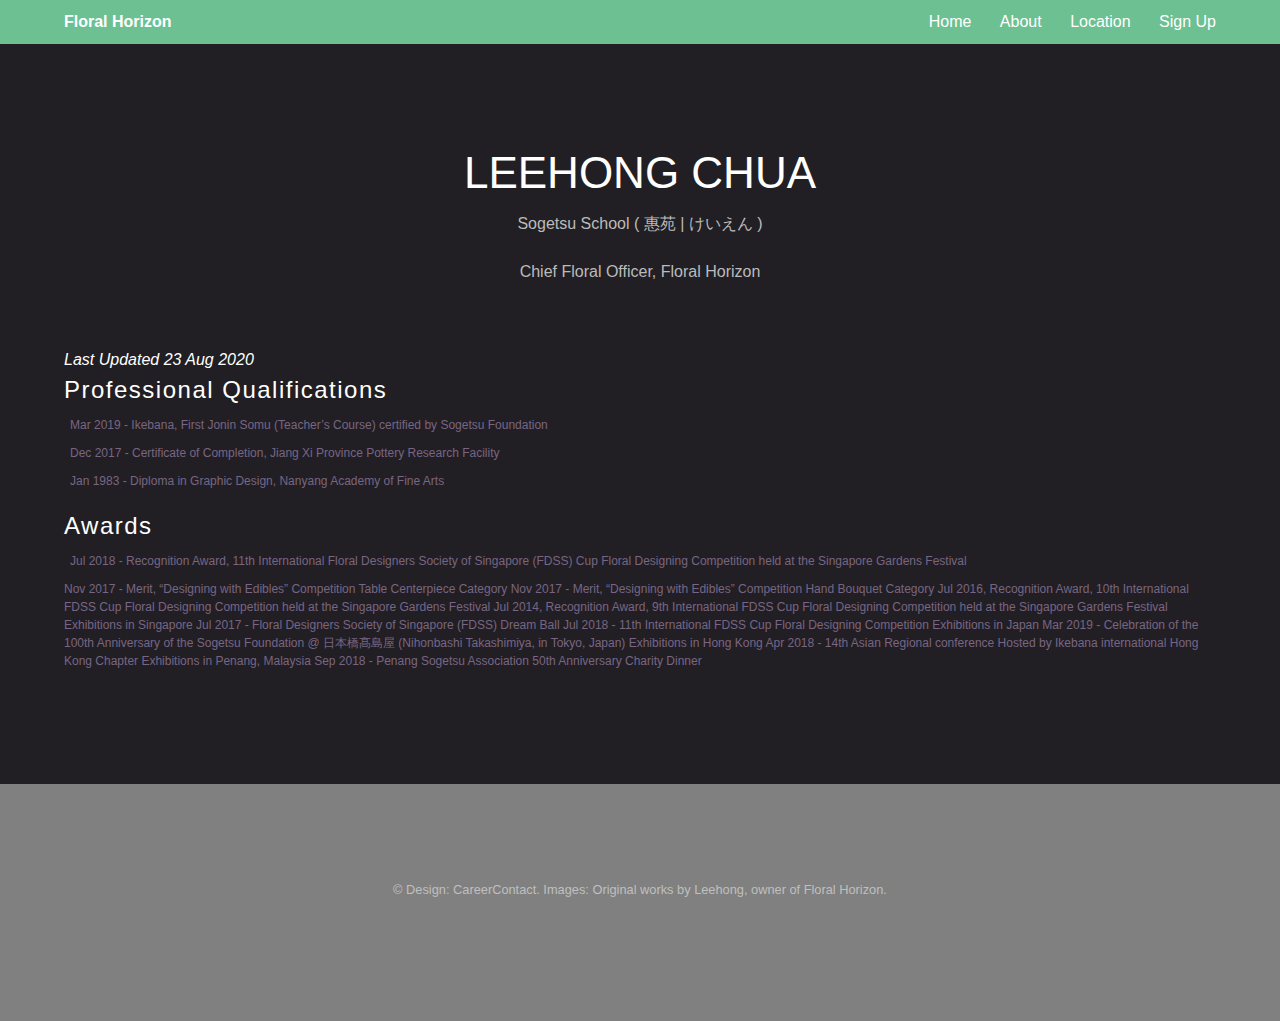
==== commit 16f46370: "updated copyright section" ====
--- a/about.html
+++ b/about.html
@@ -26,52 +26,58 @@
 			<section id="three" class="wrapper">
 				<div class="inner">
 					<header class="align-center">
-						<h2>Nunc Dignissim</h2>
-						<p>Aliquam erat volutpat nam dui </p>
+						<h2>Leehong Chua</h2>
+						<p>Sogetsu School (  惠苑  |  けいえん  )</p>
+						<p>Chief Floral Officer, Floral Horizon</p>						</p>
 					</header>
-					<div class="image round left">
-						<img src="images/pic01.jpg" alt="Pic 01" />
-					</div>
-					<p>Sed ut perspiciatis unde omnis iste natus error sit voluptatem accusantium doloremque laudantium, totam rem aperiam, eaque ipsa quae ab illo inventore veritatis et quasi architecto beatae vitae dicta sunt explicabo. Nemo enim ipsam voluptatem quia voluptas sit aspernatur aut odit aut fugit, sed quia consequuntur magni dolores eos qui ratione voluptatem sequi nesciunt. Neque porro quisquam est, qui dolorem ipsum quia dolor sit amet, consectetur, adipisci velit, sed quia non numquam eius modi tempora incidunt ut labore et dolore magnam aliquam quaerat voluptatem. Ut enim ad minima veniam, quis nostrum exercitationem ullam corporis suscipit laboriosam, nisi ut aliquid ex ea commodi consequatur? Quis autem vel eum iure reprehenderit qui in ea voluptate velit esse quam nihil molestiae consequatur, vel illum qui dolorem eum fugiat quo voluptas nulla pariatur?</p>
+					<i> Last Updated 23 Aug 2020</i>
 
-					<div class="image round right">
-						<img src="images/pic02.jpg" alt="Pic 02" />
-					</div>
-					<p>At vero eos et accusamus et iusto odio dignissimos ducimus qui blanditiis praesentium voluptatum deleniti atque corrupti quos dolores et quas molestias excepturi sint occaecati cupiditate non provident, similique sunt in culpa qui officia deserunt mollitia animi, id est laborum et dolorum fuga. Et harum quidem rerum facilis est et expedita distinctio. Nam libero tempore, cum soluta nobis est eligendi optio cumque nihil impedit quo minus id quod maxime placeat facere possimus, omnis voluptas assumenda est, omnis dolor repellendus. Temporibus autem quibusdam et aut officiis debitis aut rerum necessitatibus saepe eveniet ut et voluptates repudiandae sint et molestiae non recusandae. Itaque earum rerum hic tenetur a sapiente delectus, ut aut reiciendis voluptatibus maiores alias consequatur aut perferendis doloribus asperiores repellat.</p>
-
-					<p>Sed ut perspiciatis unde omnis iste natus error sit voluptatem accusantium doloremque laudantium, totam rem aperiam, eaque ipsa quae ab illo inventore veritatis et quasi architecto beatae vitae dicta sunt explicabo. Nemo enim ipsam voluptatem quia voluptas sit aspernatur aut odit aut fugit, sed quia consequuntur magni dolores eos qui ratione voluptatem sequi nesciunt. Neque porro quisquam est, qui dolorem ipsum quia dolor sit amet, consectetur, adipisci velit, sed quia non numquam eius modi tempora incidunt ut labore et dolore magnam aliquam quaerat voluptatem. Ut enim ad minima veniam, quis nostrum exercitationem ullam corporis suscipit laboriosam, nisi ut aliquid ex ea commodi consequatur? Quis autem vel eum iure reprehenderit qui in ea voluptate velit esse quam nihil molestiae consequatur, vel illum qui dolorem eum fugiat quo voluptas nulla pariatur? At vero eos et accusamus et iusto odio dignissimos ducimus qui blanditiis praesentium voluptatum deleniti atque corrupti quos dolores et quas molestias excepturi sint occaecati cupiditate non provident, similique sunt in culpa qui officia deserunt mollitia animi, id est laborum et dolorum fuga. Et harum quidem rerum facilis est et expedita distinctio. Nam libero tempore, cum soluta nobis est eligendi optio cumque nihil impedit quo minus id quod maxime placeat facere possimus, omnis voluptas assumenda est, omnis dolor repellendus. Temporibus autem quibusdam et aut officiis debitis aut rerum necessitatibus saepe eveniet ut et voluptates repudiandae sint et molestiae non recusandae. Itaque earum rerum hic tenetur a sapiente delectus, ut aut reiciendis voluptatibus maiores alias consequatur aut perferendis doloribus asperiores repellat.</p>
-
+					<h3>Professional Qualifications</h3>
+					<ul>
+						<li>Mar 2019 - Ikebana, First Jonin Somu (Teacher’s Course) certified by Sogetsu Foundation</li>	
+						<li>Dec 2017 - Certificate of Completion, Jiang Xi Province Pottery Research Facility</li> 					
+						<li>Jan 1983 - Diploma in Graphic Design, Nanyang Academy of Fine Arts</li>
+					</ul>
+					
+					<h3>Awards</h3>
+					<ul>
+						<li>Jul 2018 - Recognition Award, 11th International Floral Designers Society of Singapore (FDSS) Cup Floral Designing Competition held at the Singapore Gardens Festival</li>
+					
+					Nov 2017 - Merit, “Designing with Edibles” Competition Table Centerpiece Category
+					
+					Nov 2017 - Merit, “Designing with Edibles” Competition Hand Bouquet Category
+					
+					Jul 2016, Recognition Award, 10th International FDSS Cup Floral Designing Competition held at the Singapore Gardens Festival 
+					
+					Jul 2014, Recognition Award, 9th International FDSS Cup Floral Designing Competition held at the Singapore Gardens Festival
+					
+					Exhibitions in Singapore
+					
+					Jul 2017 - Floral Designers Society of Singapore (FDSS) Dream Ball
+					
+					Jul 2018 - 11th International FDSS Cup Floral Designing Competition 
+					
+					Exhibitions in Japan
+					
+					Mar 2019 - Celebration of the 100th Anniversary of the Sogetsu Foundation @ 日本橋髙島屋 (Nihonbashi Takashimiya, in Tokyo, Japan)
+					
+					Exhibitions in Hong Kong
+					
+					Apr 2018 - 14th Asian Regional conference Hosted by Ikebana international Hong Kong Chapter 
+					
+					Exhibitions in Penang, Malaysia
+					
+					Sep 2018 - Penang Sogetsu Association 50th Anniversary Charity Dinner
 				</div>
 			</section>
 
 		<!-- Footer -->
 			<footer id="footer">
-				<div class="inner">
+	
 
-					<h3>Get in touch</h3>
-
-					<form action="#" method="post">
-
-						<div class="field half first">
-							<label for="name">Name</label>
-							<input name="name" id="name" type="text" placeholder="Name">
-						</div>
-						<div class="field half">
-							<label for="email">Email</label>
-							<input name="email" id="email" type="email" placeholder="Email">
-						</div>
-						<div class="field">
-							<label for="message">Message</label>
-							<textarea name="message" id="message" rows="6" placeholder="Message"></textarea>
-						</div>
-						<ul class="actions">
-							<li><input value="Send Message" class="button alt" type="submit"></li>
-						</ul>
-					</form>
-
-					<div class="copyright">
-						&copy; Untitled. Design: <a href="https://templated.co">TEMPLATED</a>. Images: <a href="https://unsplash.com">Unsplash</a>.
-					</div>
+                <div class="copyright">
+                    &copy; Design: <a href="https://careercontact.cc">CareerContact</a>. Images: Original works by Leehong, owner of Floral Horizon</a>.
+                </div>
 
 				</div>
 			</footer>
--- a/assets/css/main.css
+++ b/assets/css/main.css
@@ -2682,7 +2682,7 @@
 input[type="reset"],
 input[type="button"],
 button,
-.button {
+.button1 {
   -moz-appearance: none;
   -webkit-appearance: none;
   -ms-appearance: none;
@@ -2713,40 +2713,40 @@
 input[type="submit"]:hover,
 input[type="reset"]:hover,
 input[type="button"]:hover,
-button:hover,
-.button:hover {
+button1:hover,
+.button1:hover {
   background-color: rgba(108, 192, 145, 0.15);
 }
 
 input[type="submit"]:active,
 input[type="reset"]:active,
 input[type="button"]:active,
-button:active,
-.button:active {
+button1:active,
+.button1:active {
   background-color: rgba(108, 192, 145, 0.15);
 }
 
 input[type="submit"].icon,
 input[type="reset"].icon,
 input[type="button"].icon,
-button.icon,
-.button.icon {
+button1.icon,
+.button1.icon {
   padding-left: 1.35em;
 }
 
 input[type="submit"].icon:before,
 input[type="reset"].icon:before,
 input[type="button"].icon:before,
-button.icon:before,
-.button.icon:before {
+button1.icon:before,
+.button1.icon:before {
   margin-right: 0.5em;
 }
 
 input[type="submit"].fit,
 input[type="reset"].fit,
 input[type="button"].fit,
-button.fit,
-.button.fit {
+button1.fit,
+.button1.fit {
   display: block;
   margin: 0 0 1em 0;
   width: 100%;
@@ -2755,24 +2755,24 @@
 input[type="submit"].small,
 input[type="reset"].small,
 input[type="button"].small,
-button.small,
-.button.small {
+button1.small,
+.button1.small {
   font-size: 0.8em;
 }
 
 input[type="submit"].big,
 input[type="reset"].big,
 input[type="button"].big,
-button.big,
-.button.big {
+button1.big,
+.button1.big {
   font-size: 1.35em;
 }
 
 input[type="submit"].alt,
 input[type="reset"].alt,
 input[type="button"].alt,
-button.alt,
-.button.alt {
+button1.alt,
+.button1.alt {
   background-color: transparent;
   box-shadow: inset 0 0 0 3px #fff;
   color: #fff !important;
@@ -2781,32 +2781,32 @@
 input[type="submit"].alt:hover,
 input[type="reset"].alt:hover,
 input[type="button"].alt:hover,
-button.alt:hover,
-.button.alt:hover {
+button1.alt:hover,
+.button1.alt:hover {
   background-color: #7ec89e;
 }
 
 input[type="submit"].alt:active,
 input[type="reset"].alt:active,
 input[type="button"].alt:active,
-button.alt:active,
-.button.alt:active {
+button1.alt:active,
+.button1.alt:active {
   background-color: #7ec89e;
 }
 
 input[type="submit"].alt.icon:before,
 input[type="reset"].alt.icon:before,
 input[type="button"].alt.icon:before,
-button.alt.icon:before,
-.button.alt.icon:before {
+button1.alt.icon:before,
+.button1.alt.icon:before {
   color: #bbb;
 }
 
 input[type="submit"].special,
 input[type="reset"].special,
 input[type="button"].special,
-button.special,
-.button.special {
+button1.special,
+.button1.special {
   background-color: #6cc091;
   color: #ffffff !important;
 }
@@ -2814,16 +2814,16 @@
 input[type="submit"].special:hover,
 input[type="reset"].special:hover,
 input[type="button"].special:hover,
-button.special:hover,
-.button.special:hover {
+button1.special:hover,
+.button1.special:hover {
   background-color: #7ec89e;
 }
 
 input[type="submit"].special:active,
 input[type="reset"].special:active,
 input[type="button"].special:active,
-button.special:active,
-.button.special:active {
+button1.special:active,
+.button1.special:active {
   background-color: #5ab884;
 }
 
@@ -2833,10 +2833,10 @@
 input[type="reset"]:disabled,
 input[type="button"].disabled,
 input[type="button"]:disabled,
-button.disabled,
-button:disabled,
-.button.disabled,
-.button:disabled {
+button1.disabled,
+button1:disabled,
+.button1.disabled,
+.button1:disabled {
   background-color: #9a9a9a !important;
   box-shadow: inset 0 -0.15em 0 0 rgba(0, 0, 0, 0.15);
   color: #fff !important;
@@ -2849,7 +2849,7 @@
   input[type="reset"],
   input[type="button"],
   button,
-  .button {
+  .button1 {
     padding: 0;
     width: 100%;
   }
@@ -3252,8 +3252,8 @@
 
 #footer {
   padding: 6em 0;
-  background: #6cc091;
-  color: #fff;
+  background: grey;
+  color: white;
   text-align: center;
 }
 
@@ -3294,3 +3294,155 @@
     padding: 3em 0;
   }
 }
+
+@import "compass/css3";
+@import "compass/css3";
+@import url(https://fonts.googleapis.com/css?family=Lato:400,700,900);
+html {
+  box-sizing: border-box;
+  height: 100%;
+}
+*,
+*:before,
+*:after {
+  box-sizing: inherit;
+}
+body {
+  background-color: #211f23;
+  background-repeat: no-repeat;
+  color: #fff;
+  font-family: "Lato", sans-serif;
+  font-size: 100%;
+  min-height: 100%;
+  line-height: 1.5;
+}
+.container {
+  margin: 0 auto;
+  width: 90%;
+  max-width: 1200px;
+}
+.group:after {
+  content: "";
+  display: table;
+  clear: both;
+}
+.grid-1-5 {
+  border: 2px solid #5d4e65;
+  min-height: 400px;
+  padding: 1.25em;
+  position: relative;
+  text-align: center;
+  transition: all 0.2s ease-in-out;
+}
+@media screen and (min-width: 700px) {
+  .grid-1-5 {
+    float: left;
+    width: 50%;
+  }
+  .grid-1-5:nth-child(odd) {
+    clear: left;
+  }
+}
+@media screen and (min-width: 800px) {
+  .grid-1-5 {
+    width: 33.3333333%;
+  }
+  .grid-1-5:nth-child(3n + 1) {
+    clear: left;
+  }
+  .grid-1-5:nth-child(odd) {
+    clear: none;
+  }
+}
+@media screen and (min-width: 1120px) {
+  .grid-1-5 {
+    width: 20%;
+  }
+  .grid-1-5:nth-child(odd),
+  .grid-1-5:nth-child(3n + 1) {
+    clear: none;
+  }
+}
+.grid-1-5:hover {
+  background-color: #53455b;
+  border-top: 2px solid #ec7a37;
+  border-bottom: 2px solid #ff4f69;
+  box-shadow: 0px 0px 10px 0px rgba(50, 50, 50, 1);
+  transform: scale(1.025);
+  z-index: 2;
+}
+.grid-1-5:hover:before,
+.grid-1-5:hover:after {
+  content: "";
+  position: absolute;
+  background-color: #f67d35;
+  top: -2px;
+  bottom: -2px;
+  width: 2px;
+}
+.grid-1-5:hover:before {
+  left: -2px;
+}
+.grid-1-5:hover:after {
+  right: -2px;
+}
+.grid-1-5:hover .button {
+  background-color: #ee7a36;
+}
+h2,
+h3,
+p,
+ul {
+  margin: 0;
+}
+h2 {
+  color: white;
+  font-size: 1em;
+  font-weight: 400;
+  margin: 0 0 0.5em;
+}
+h3 {
+  color: white;
+  font-size: 1.5em;
+  letter-spacing: 0.0625em;
+  margin: 0 0 0.3333333333em;
+}
+p {
+  font-size: 0.875em;
+}
+p,
+ul {
+  margin: 0 0 1.5em;
+}
+ul {
+  color: #796583;
+  font-size: 0.75em;
+  list-style-type: none;
+  padding: 0;
+}
+ul li {
+  margin: 0 0 0.8333333333em;
+}
+.button {
+  background-color: #9c83aa;
+  border-radius: 20px;
+  color: #fff;
+  font-size: 1em;
+  font-weight: 700;
+  padding: 0.75em 1.5em;
+  position: absolute;
+  bottom: 1.25em;
+  left: 50%;
+  margin-left: -60px;
+  text-decoration: none;
+  width: 120px;
+}
+.uppercase,
+.button,
+h2 {
+  text-transform: uppercase;
+}
+sup,
+.small {
+  font-size: 0.6125em;
+}
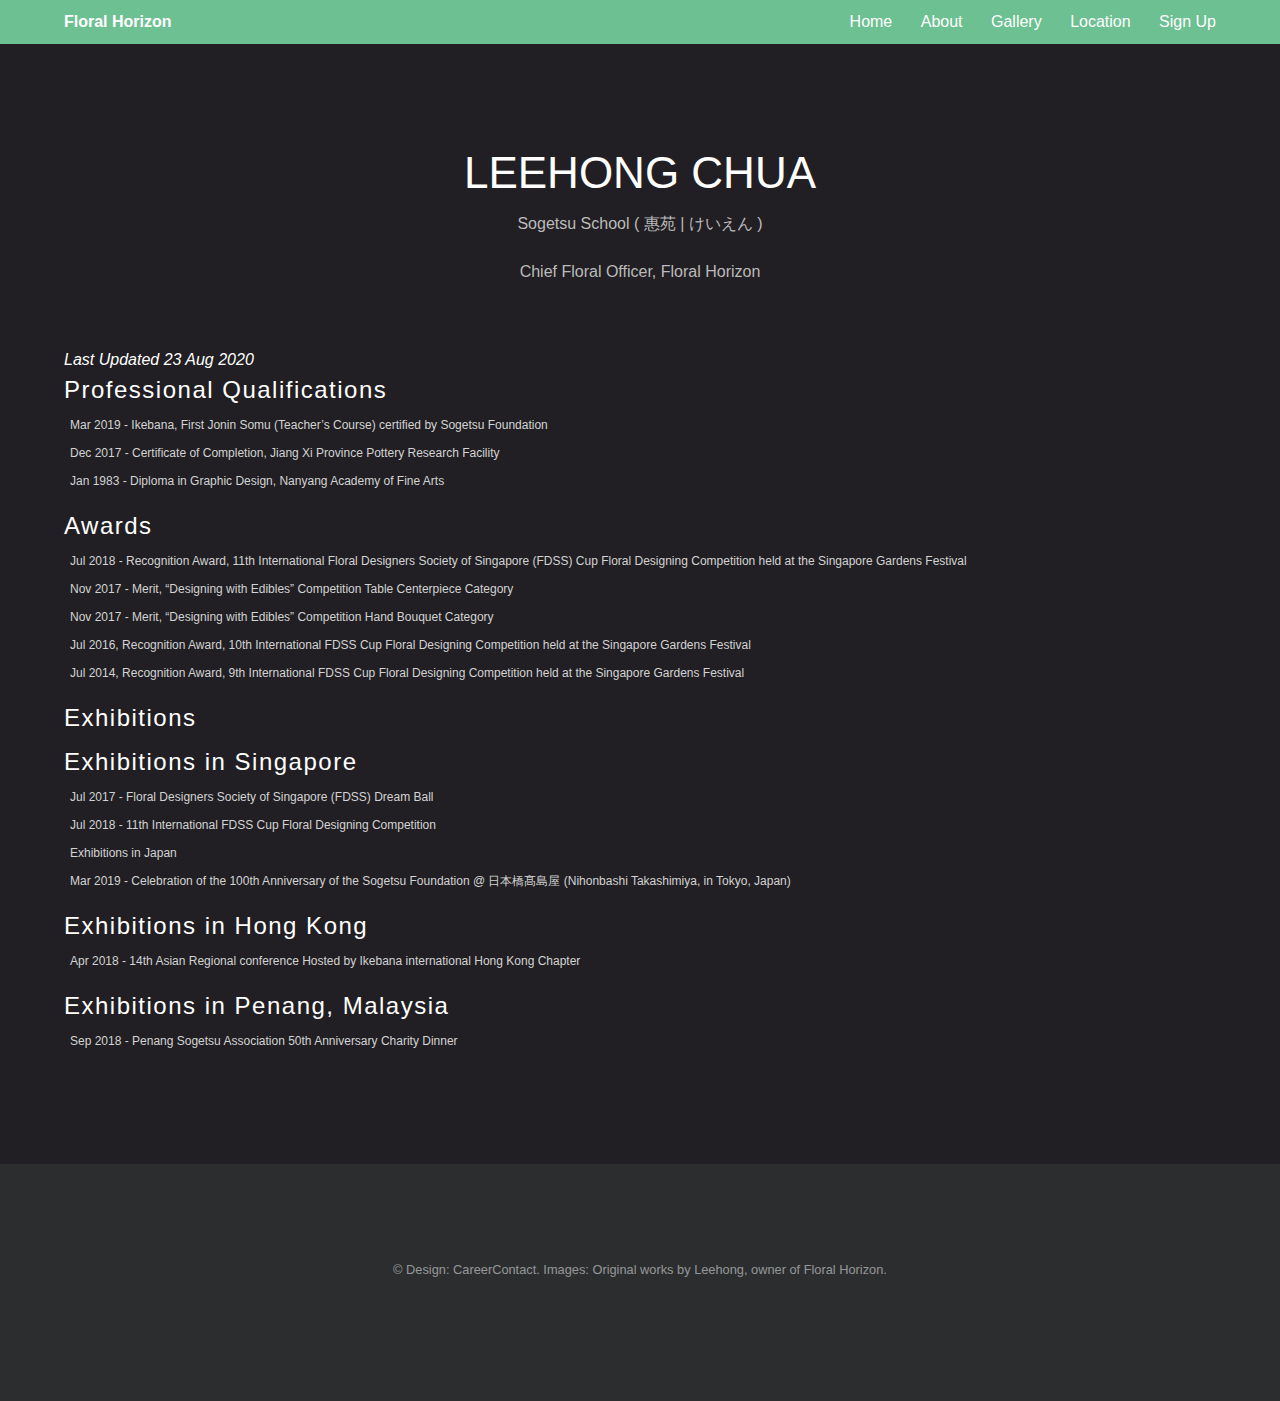
==== commit fe569003: "updated site with gallery" ====
--- a/about.html
+++ b/about.html
@@ -1,5 +1,7 @@
 <!DOCTYPE HTML>
 <html>
+	<link rel="stylesheet" href="https://stackpath.bootstrapcdn.com/bootstrap/4.3.1/css/bootstrap.min.css" integrity="sha384-ggOyR0iXCbMQv3Xipma34MD+dH/1fQ784/j6cY/iJTQUOhcWr7x9JvoRxT2MZw1T" crossorigin="anonymous">
+
 	<head>
 		<title>Floral Horizon</title>
 		<meta charset="utf-8" />
@@ -14,7 +16,8 @@
 					<a href="index.html" class="logo"><strong>Floral Horizon</strong></a>
 					<nav id="nav">
 						<a href="index.html">Home</a>
-                        <a href="about.html">About</a>
+						<a href="about.html">About</a>
+						<a href="https://photos.app.goo.gl/8CASXF6sVvpEAdKy6">Gallery</a>
                         <a href="https://g.page/floral-horizon?share">Location</a>
 						<a href="https://calendly.com/floralhorizon">Sign Up</a>
 					</nav>
@@ -41,33 +44,28 @@
 					
 					<h3>Awards</h3>
 					<ul>
-						<li>Jul 2018 - Recognition Award, 11th International Floral Designers Society of Singapore (FDSS) Cup Floral Designing Competition held at the Singapore Gardens Festival</li>
-					
-					Nov 2017 - Merit, “Designing with Edibles” Competition Table Centerpiece Category
-					
-					Nov 2017 - Merit, “Designing with Edibles” Competition Hand Bouquet Category
-					
-					Jul 2016, Recognition Award, 10th International FDSS Cup Floral Designing Competition held at the Singapore Gardens Festival 
-					
-					Jul 2014, Recognition Award, 9th International FDSS Cup Floral Designing Competition held at the Singapore Gardens Festival
-					
-					Exhibitions in Singapore
-					
-					Jul 2017 - Floral Designers Society of Singapore (FDSS) Dream Ball
-					
-					Jul 2018 - 11th International FDSS Cup Floral Designing Competition 
-					
-					Exhibitions in Japan
-					
-					Mar 2019 - Celebration of the 100th Anniversary of the Sogetsu Foundation @ 日本橋髙島屋 (Nihonbashi Takashimiya, in Tokyo, Japan)
-					
-					Exhibitions in Hong Kong
-					
-					Apr 2018 - 14th Asian Regional conference Hosted by Ikebana international Hong Kong Chapter 
-					
-					Exhibitions in Penang, Malaysia
-					
-					Sep 2018 - Penang Sogetsu Association 50th Anniversary Charity Dinner
+						<li>Jul 2018 - Recognition Award, 11th International Floral Designers Society of Singapore (FDSS) Cup Floral Designing Competition held at the Singapore Gardens Festival</li>					
+						<li>Nov 2017 - Merit, “Designing with Edibles” Competition Table Centerpiece Category</li>					
+						<li>Nov 2017 - Merit, “Designing with Edibles” Competition Hand Bouquet Category</li>					
+						<li>Jul 2016, Recognition Award, 10th International FDSS Cup Floral Designing Competition held at the Singapore Gardens Festival</li> 					
+						<li>Jul 2014, Recognition Award, 9th International FDSS Cup Floral Designing Competition held at the Singapore Gardens Festival</li>	
+					</ul>
+					<h3>Exhibitions</h3>
+					<h3>Exhibitions in Singapore</h3>
+					<ul>
+						<li>Jul 2017 - Floral Designers Society of Singapore (FDSS) Dream Ball</li>					
+						<li>Jul 2018 - 11th International FDSS Cup Floral Designing Competition</li>
+						<li>Exhibitions in Japan</li>
+						<li>Mar 2019 - Celebration of the 100th Anniversary of the Sogetsu Foundation @ 日本橋髙島屋 (Nihonbashi Takashimiya, in Tokyo, Japan)</li>
+					</ul>					
+					<h3>Exhibitions in Hong Kong</h3>					
+					<ul>
+						<li>Apr 2018 - 14th Asian Regional conference Hosted by Ikebana international Hong Kong Chapter </li>
+					</ul>
+					<h3>Exhibitions in Penang, Malaysia</h3>
+					<ul>
+						<li>Sep 2018 - Penang Sogetsu Association 50th Anniversary Charity Dinner</li>
+					</ul>
 				</div>
 			</section>
 
--- a/assets/css/main.css
+++ b/assets/css/main.css
@@ -3082,7 +3082,7 @@
 
 #banner:before {
   content: "";
-  background: rgba(75, 75, 93, 0.85);
+  background: rgba(0, 0, 0, 0.65);
   position: absolute;
   width: 100%;
   height: 100%;
@@ -3252,7 +3252,7 @@
 
 #footer {
   padding: 6em 0;
-  background: grey;
+  background: #2b2d2f;
   color: white;
   text-align: center;
 }
@@ -3365,7 +3365,7 @@
 }
 .grid-1-5:hover {
   background-color: #53455b;
-  border-top: 2px solid #ec7a37;
+  border-top: 2px solid #7ec89e;
   border-bottom: 2px solid #ff4f69;
   box-shadow: 0px 0px 10px 0px rgba(50, 50, 50, 1);
   transform: scale(1.025);
@@ -3375,7 +3375,7 @@
 .grid-1-5:hover:after {
   content: "";
   position: absolute;
-  background-color: #f67d35;
+  background-color: #7ec89e;
   top: -2px;
   bottom: -2px;
   width: 2px;
@@ -3387,7 +3387,7 @@
   right: -2px;
 }
 .grid-1-5:hover .button {
-  background-color: #ee7a36;
+  background-color: #7ec89e;
 }
 h2,
 h3,
@@ -3415,7 +3415,7 @@
   margin: 0 0 1.5em;
 }
 ul {
-  color: #796583;
+  color: #d3d3d3;
   font-size: 0.75em;
   list-style-type: none;
   padding: 0;
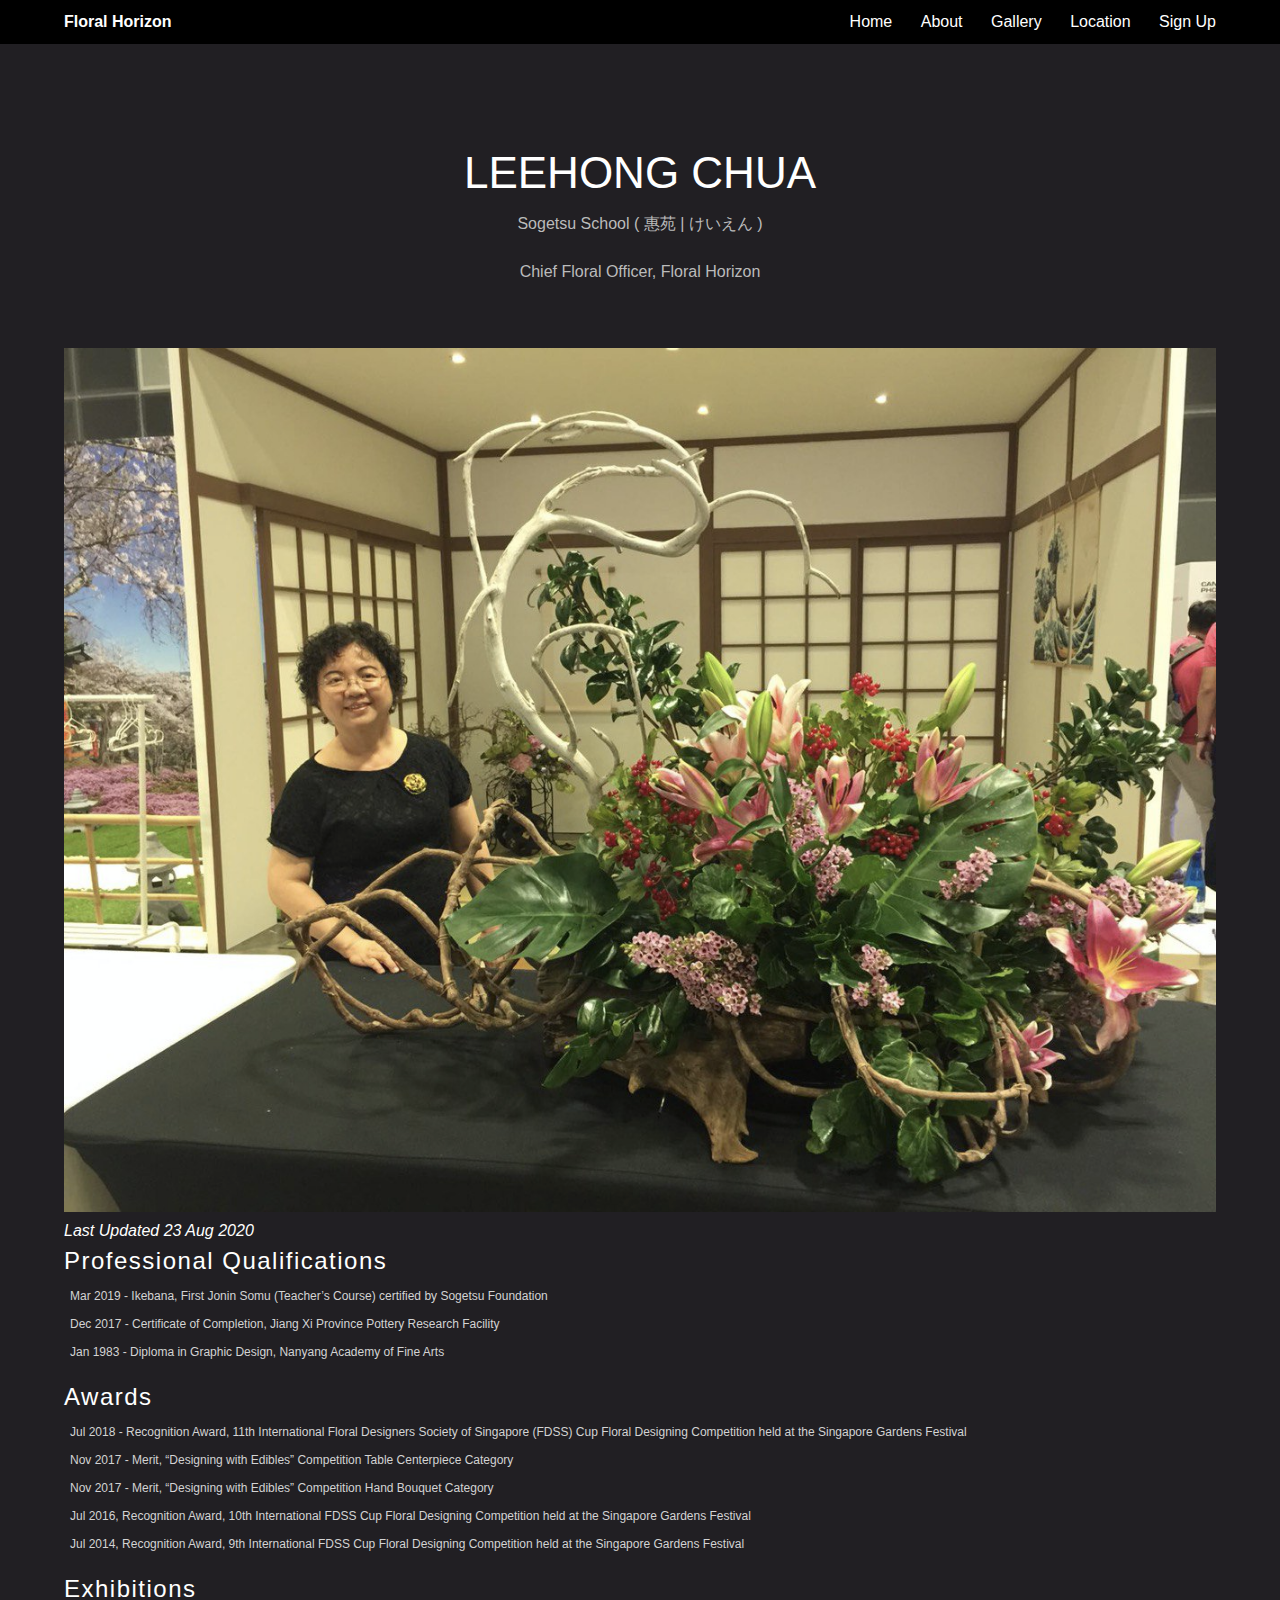
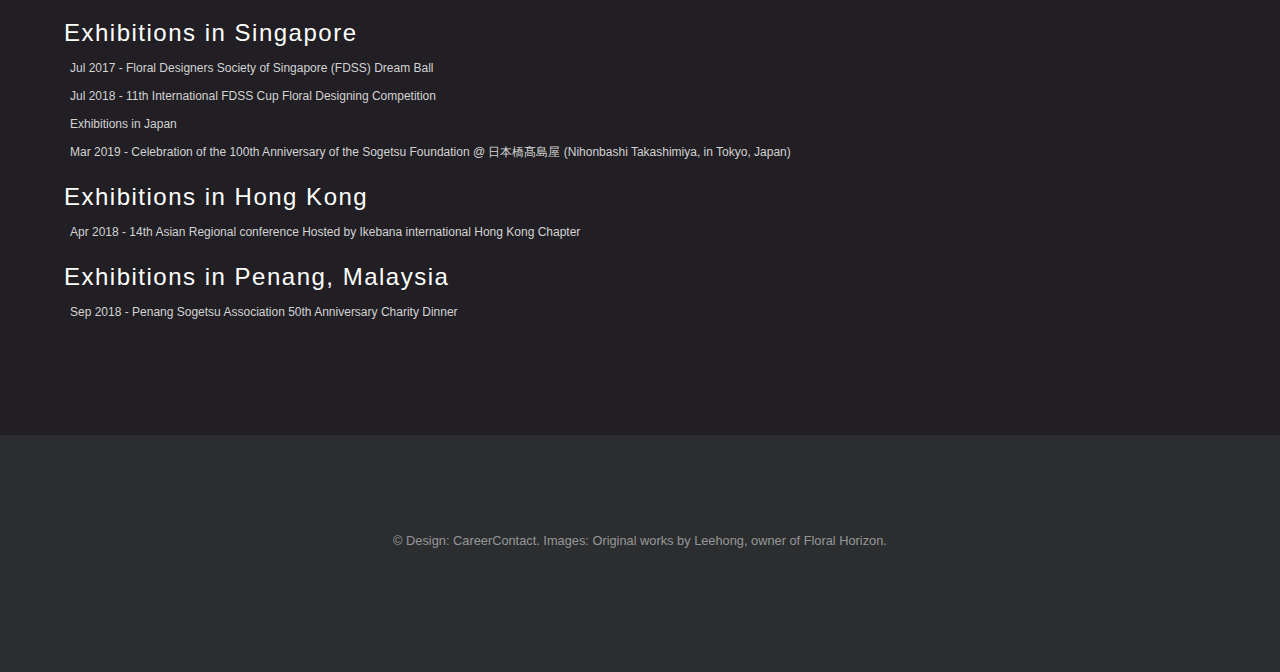
==== commit 563e96a8: "added ikebana trial calendly url" ====
--- a/about.html
+++ b/about.html
@@ -33,6 +33,7 @@
 						<p>Sogetsu School (  惠苑  |  けいえん  )</p>
 						<p>Chief Floral Officer, Floral Horizon</p>						</p>
 					</header>
+					<img src ="images/bannerful.png" width=100%>
 					<i> Last Updated 23 Aug 2020</i>
 
 					<h3>Professional Qualifications</h3>
--- a/assets/css/main.css
+++ b/assets/css/main.css
@@ -112,8 +112,7 @@
 section {
   display: block;
 }
-
-body {
+` body {
   line-height: 1;
 }
 
@@ -2862,7 +2861,7 @@
 }
 
 .subpage #header {
-  background: #6cc091;
+  background: black;
   top: 0;
   height: 44px;
   line-height: 44px;
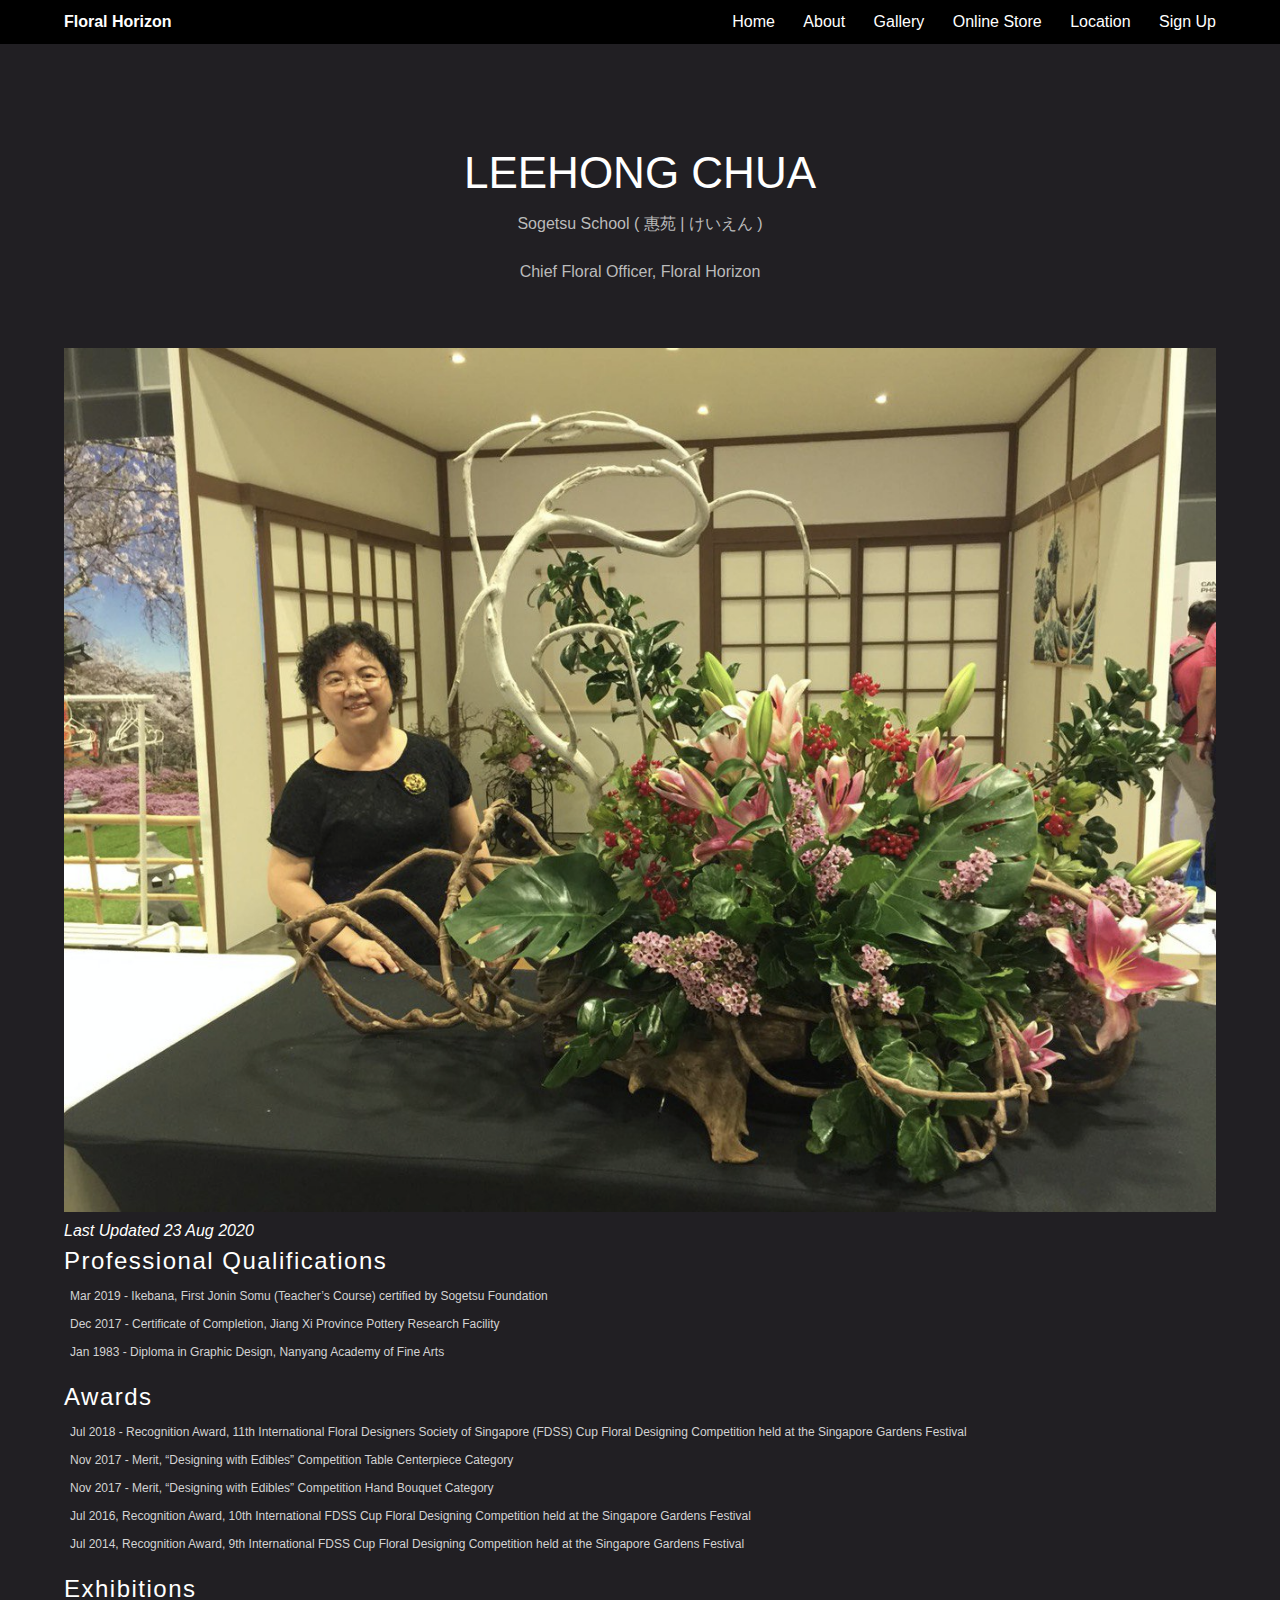
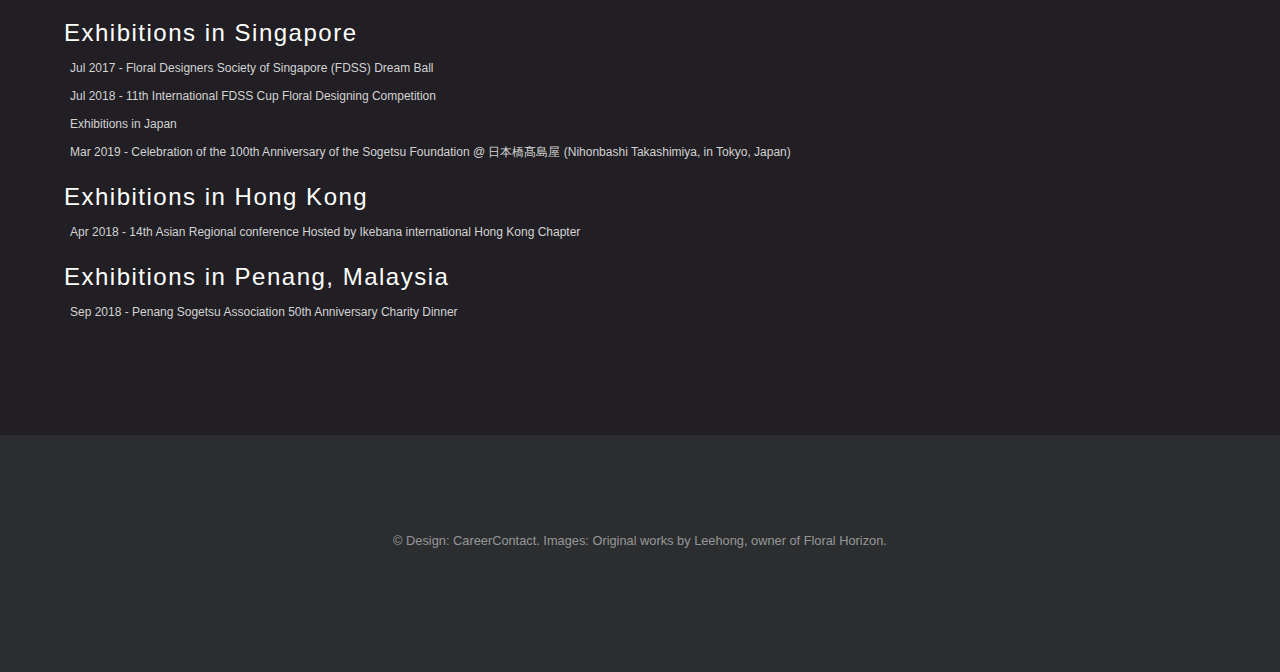
==== commit 5c10a70e: "added online Notion store link to navbar" ====
--- a/about.html
+++ b/about.html
@@ -18,6 +18,7 @@
 						<a href="index.html">Home</a>
 						<a href="about.html">About</a>
 						<a href="https://photos.app.goo.gl/8CASXF6sVvpEAdKy6">Gallery</a>
+						<a href="bit.ly/FHinventory">Online Store</a>
                         <a href="https://g.page/floral-horizon?share">Location</a>
 						<a href="https://calendly.com/floralhorizon">Sign Up</a>
 					</nav>
